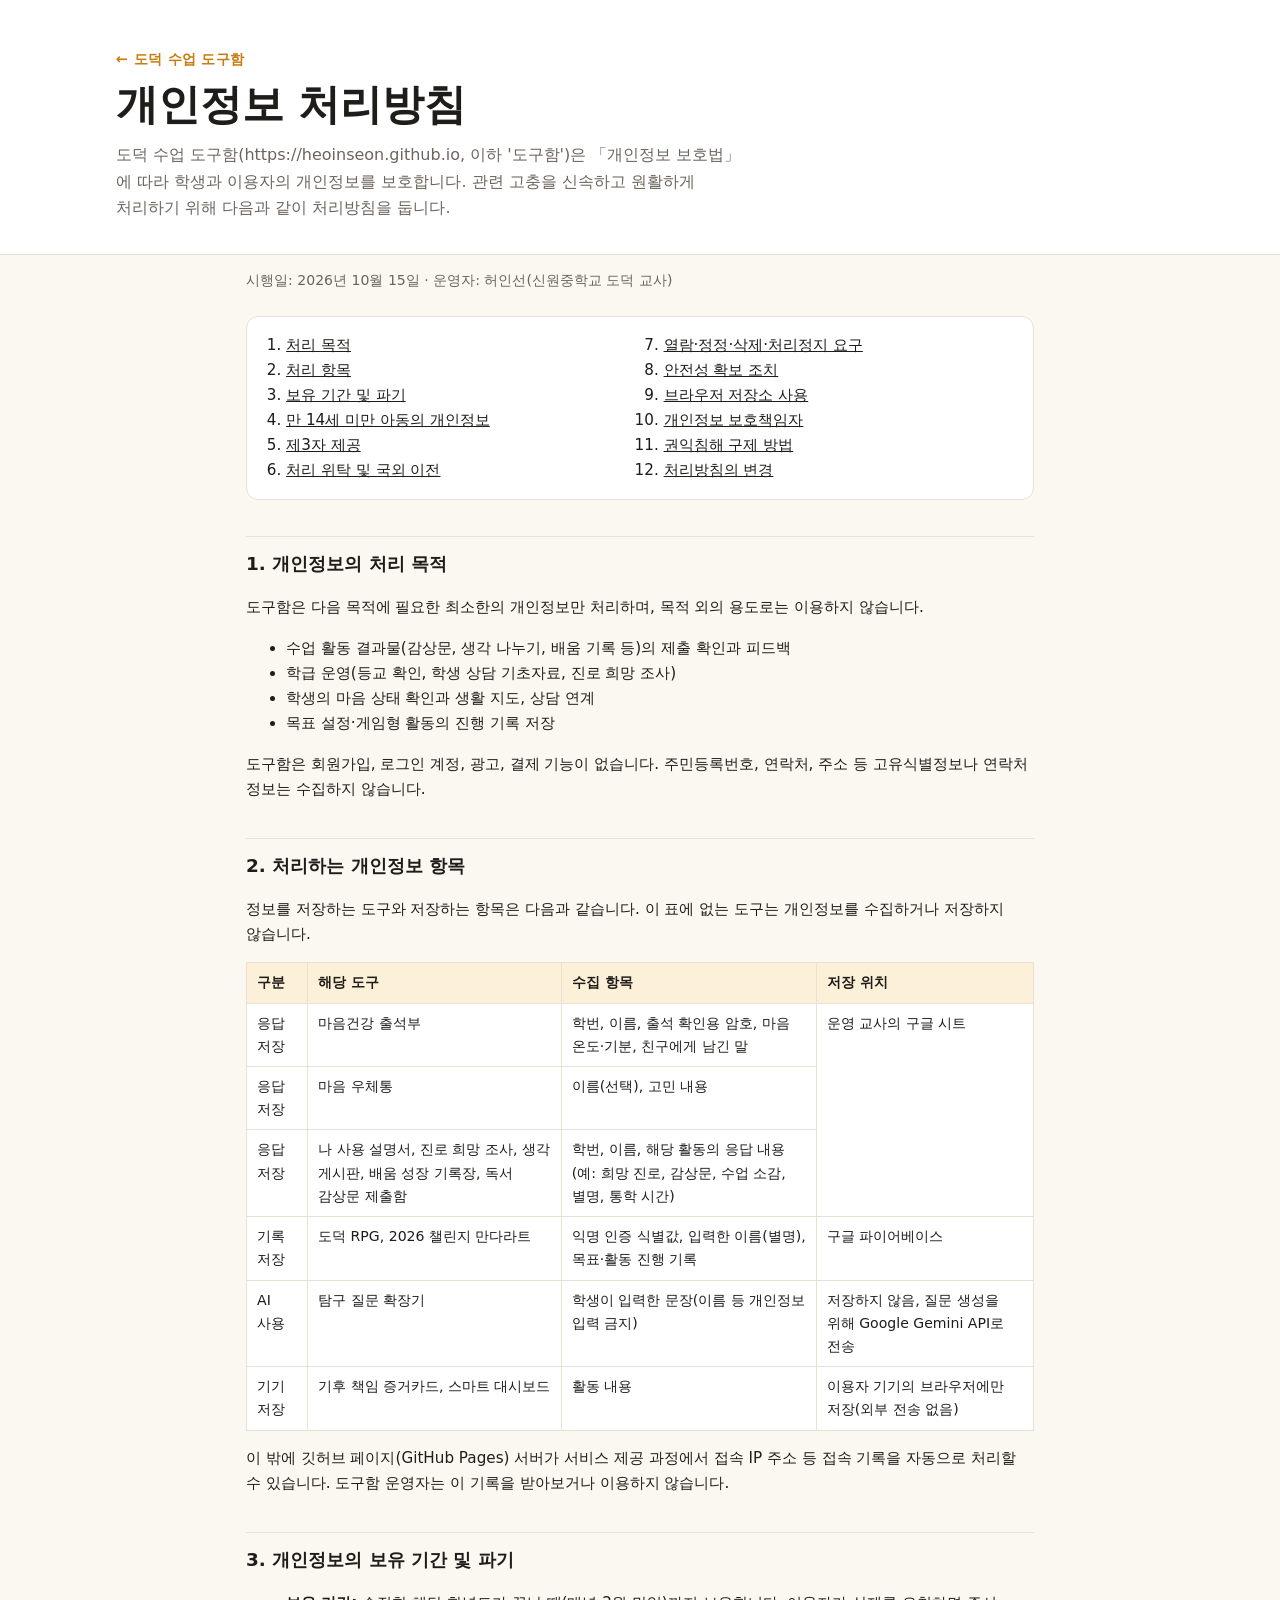
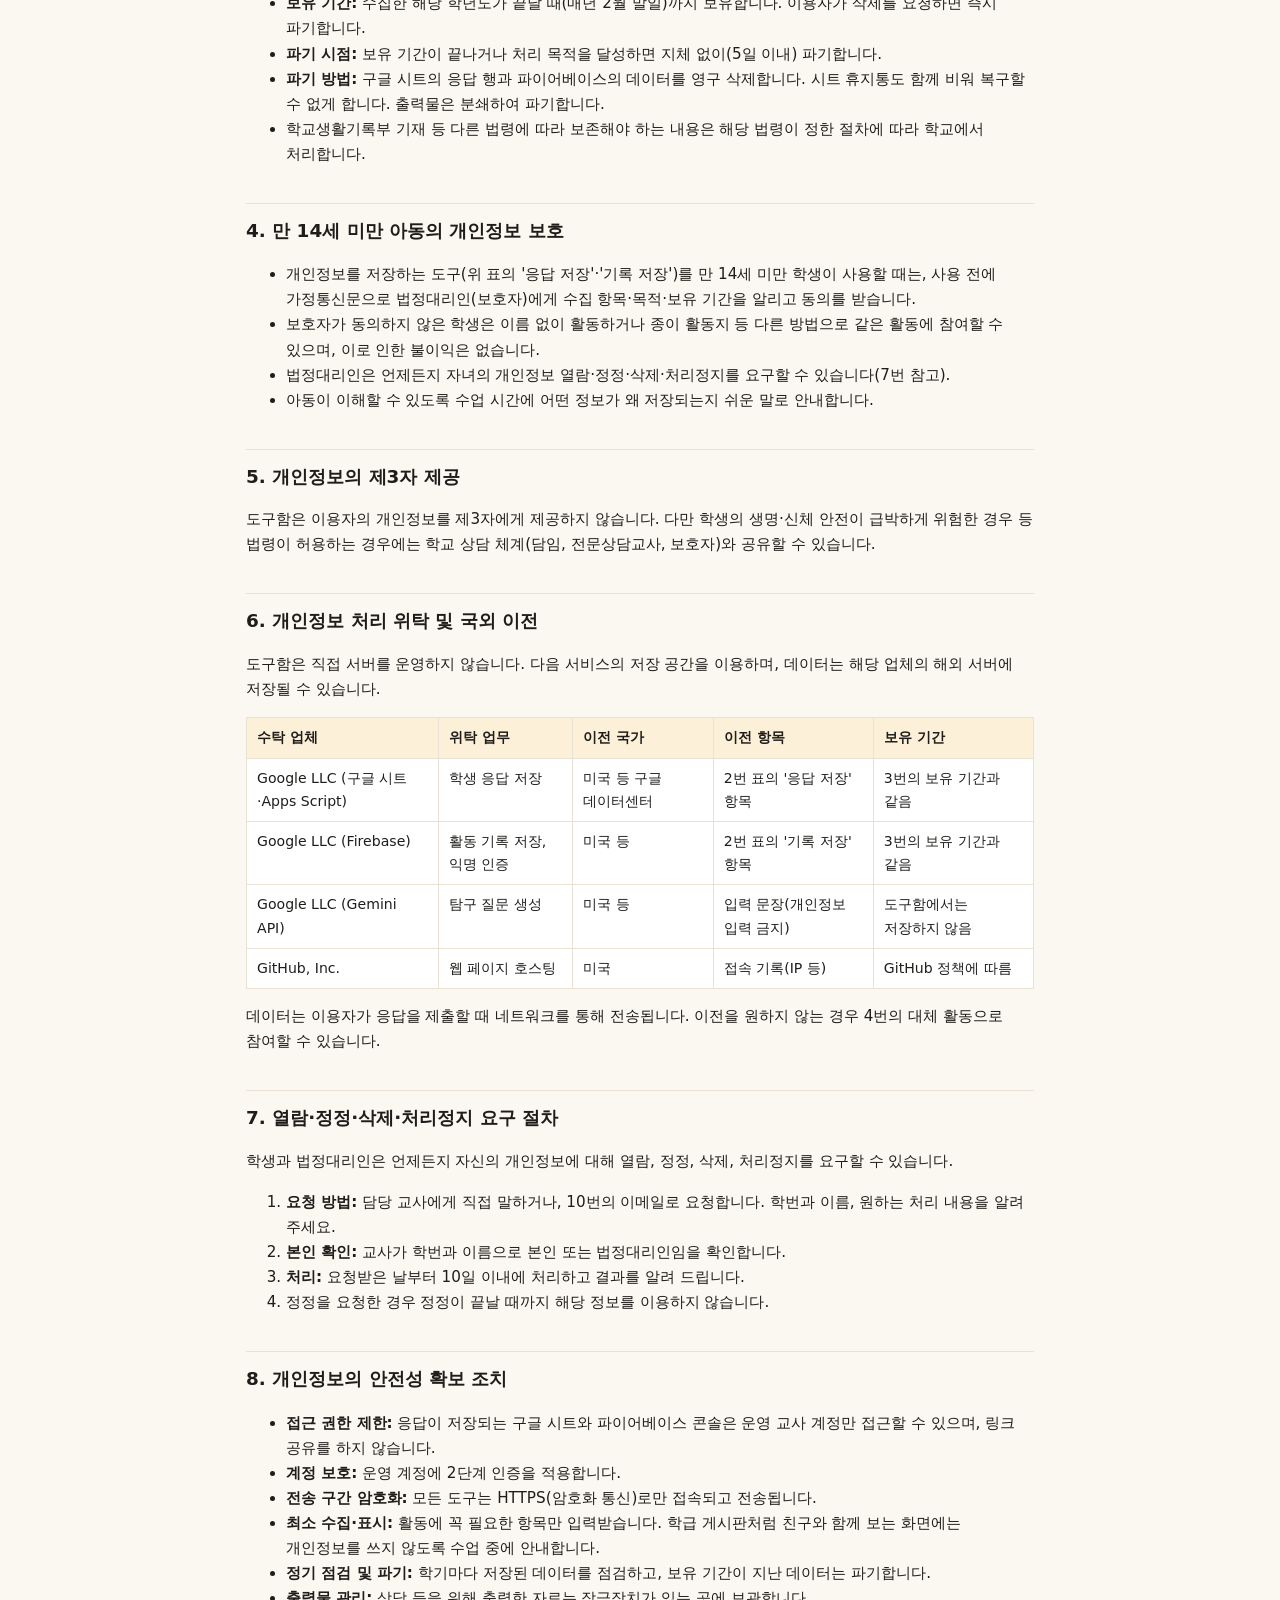
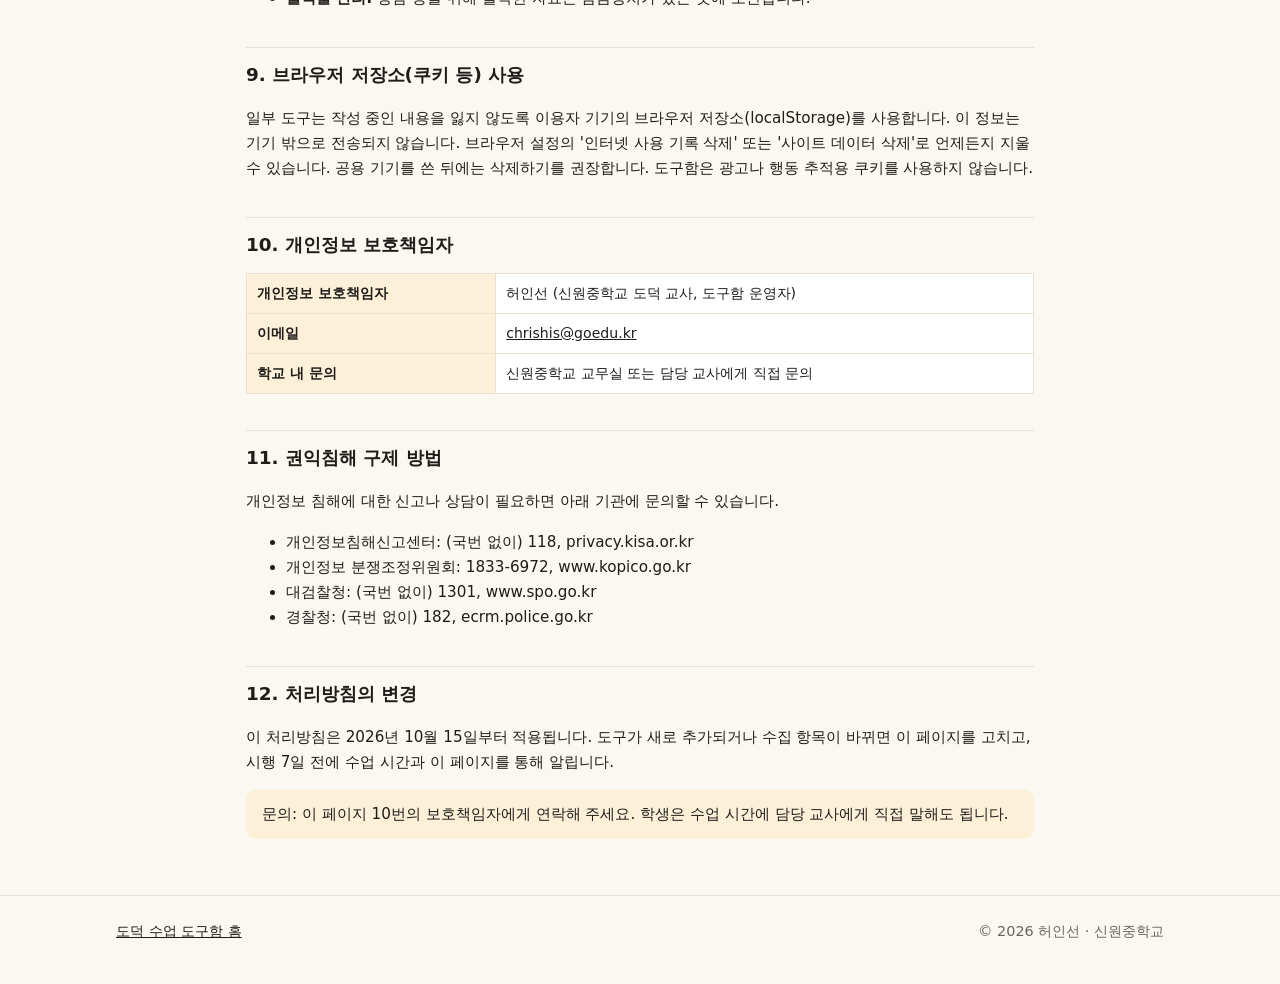
==== privacy.html @ 09be13ff "도덕 수업 도구함 대표 홈과 개인정보 처리방침 추가 Co-Authored-By: Claude Opus 5.5 <noreply@anthropic.com> Claude-Session:" ====
<!doctype html>
<html lang="ko">
<head>
<meta charset="utf-8">
<meta name="viewport" content="width=device-width, initial-scale=1">
<title>개인정보 처리방침 · 도덕 수업 도구함</title>
<link rel="stylesheet" href="style.css">
</head>
<body>
<header class="hero">
  <div class="wrap">
    <p class="eyebrow"><a href="./" style="text-decoration:none">← 도덕 수업 도구함</a></p>
    <h1>개인정보 처리방침</h1>
    <p class="lead">도덕 수업 도구함(https://heoinseon.github.io, 이하 '도구함')은 「개인정보 보호법」에 따라 학생과 이용자의 개인정보를 보호합니다. 관련 고충을 신속하고 원활하게 처리하기 위해 다음과 같이 처리방침을 둡니다.</p>
  </div>
</header>

<main class="wrap doc">
  <p class="meta">시행일: 2026년 10월 15일 · 운영자: 허인선(신원중학교 도덕 교사)</p>

  <nav class="toc" aria-label="목차">
    <ol>
      <li><a href="#s1">처리 목적</a></li>
      <li><a href="#s2">처리 항목</a></li>
      <li><a href="#s3">보유 기간 및 파기</a></li>
      <li><a href="#s4">만 14세 미만 아동의 개인정보</a></li>
      <li><a href="#s5">제3자 제공</a></li>
      <li><a href="#s6">처리 위탁 및 국외 이전</a></li>
      <li><a href="#s7">열람·정정·삭제·처리정지 요구</a></li>
      <li><a href="#s8">안전성 확보 조치</a></li>
      <li><a href="#s9">브라우저 저장소 사용</a></li>
      <li><a href="#s10">개인정보 보호책임자</a></li>
      <li><a href="#s11">권익침해 구제 방법</a></li>
      <li><a href="#s12">처리방침의 변경</a></li>
    </ol>
  </nav>

  <h2 id="s1">1. 개인정보의 처리 목적</h2>
  <p>도구함은 다음 목적에 필요한 최소한의 개인정보만 처리하며, 목적 외의 용도로는 이용하지 않습니다.</p>
  <ul>
    <li>수업 활동 결과물(감상문, 생각 나누기, 배움 기록 등)의 제출 확인과 피드백</li>
    <li>학급 운영(등교 확인, 학생 상담 기초자료, 진로 희망 조사)</li>
    <li>학생의 마음 상태 확인과 생활 지도, 상담 연계</li>
    <li>목표 설정·게임형 활동의 진행 기록 저장</li>
  </ul>
  <p>도구함은 회원가입, 로그인 계정, 광고, 결제 기능이 없습니다. 주민등록번호, 연락처, 주소 등 고유식별정보나 연락처 정보는 수집하지 않습니다.</p>

  <h2 id="s2">2. 처리하는 개인정보 항목</h2>
  <p>정보를 저장하는 도구와 저장하는 항목은 다음과 같습니다. 이 표에 없는 도구는 개인정보를 수집하거나 저장하지 않습니다.</p>
  <div class="tbl">
  <table>
    <thead><tr><th>구분</th><th>해당 도구</th><th>수집 항목</th><th>저장 위치</th></tr></thead>
    <tbody>
      <tr><td>응답 저장</td><td>마음건강 출석부</td><td>학번, 이름, 출석 확인용 암호, 마음 온도·기분, 친구에게 남긴 말</td><td rowspan="3">운영 교사의 구글 시트</td></tr>
      <tr><td>응답 저장</td><td>마음 우체통</td><td>이름(선택), 고민 내용</td></tr>
      <tr><td>응답 저장</td><td>나 사용 설명서, 진로 희망 조사, 생각 게시판, 배움 성장 기록장, 독서 감상문 제출함</td><td>학번, 이름, 해당 활동의 응답 내용(예: 희망 진로, 감상문, 수업 소감, 별명, 통학 시간)</td></tr>
      <tr><td>기록 저장</td><td>도덕 RPG, 2026 챌린지 만다라트</td><td>익명 인증 식별값, 입력한 이름(별명), 목표·활동 진행 기록</td><td>구글 파이어베이스</td></tr>
      <tr><td>AI 사용</td><td>탐구 질문 확장기</td><td>학생이 입력한 문장(이름 등 개인정보 입력 금지)</td><td>저장하지 않음, 질문 생성을 위해 Google Gemini API로 전송</td></tr>
      <tr><td>기기 저장</td><td>기후 책임 증거카드, 스마트 대시보드</td><td>활동 내용</td><td>이용자 기기의 브라우저에만 저장(외부 전송 없음)</td></tr>
    </tbody>
  </table>
  </div>
  <p>이 밖에 깃허브 페이지(GitHub Pages) 서버가 서비스 제공 과정에서 접속 IP 주소 등 접속 기록을 자동으로 처리할 수 있습니다. 도구함 운영자는 이 기록을 받아보거나 이용하지 않습니다.</p>

  <h2 id="s3">3. 개인정보의 보유 기간 및 파기</h2>
  <ul>
    <li><strong>보유 기간:</strong> 수집한 해당 학년도가 끝날 때(매년 2월 말일)까지 보유합니다. 이용자가 삭제를 요청하면 즉시 파기합니다.</li>
    <li><strong>파기 시점:</strong> 보유 기간이 끝나거나 처리 목적을 달성하면 지체 없이(5일 이내) 파기합니다.</li>
    <li><strong>파기 방법:</strong> 구글 시트의 응답 행과 파이어베이스의 데이터를 영구 삭제합니다. 시트 휴지통도 함께 비워 복구할 수 없게 합니다. 출력물은 분쇄하여 파기합니다.</li>
    <li>학교생활기록부 기재 등 다른 법령에 따라 보존해야 하는 내용은 해당 법령이 정한 절차에 따라 학교에서 처리합니다.</li>
  </ul>

  <h2 id="s4">4. 만 14세 미만 아동의 개인정보 보호</h2>
  <ul>
    <li>개인정보를 저장하는 도구(위 표의 '응답 저장'·'기록 저장')를 만 14세 미만 학생이 사용할 때는, 사용 전에 가정통신문으로 법정대리인(보호자)에게 수집 항목·목적·보유 기간을 알리고 동의를 받습니다.</li>
    <li>보호자가 동의하지 않은 학생은 이름 없이 활동하거나 종이 활동지 등 다른 방법으로 같은 활동에 참여할 수 있으며, 이로 인한 불이익은 없습니다.</li>
    <li>법정대리인은 언제든지 자녀의 개인정보 열람·정정·삭제·처리정지를 요구할 수 있습니다(7번 참고).</li>
    <li>아동이 이해할 수 있도록 수업 시간에 어떤 정보가 왜 저장되는지 쉬운 말로 안내합니다.</li>
  </ul>

  <h2 id="s5">5. 개인정보의 제3자 제공</h2>
  <p>도구함은 이용자의 개인정보를 제3자에게 제공하지 않습니다. 다만 학생의 생명·신체 안전이 급박하게 위험한 경우 등 법령이 허용하는 경우에는 학교 상담 체계(담임, 전문상담교사, 보호자)와 공유할 수 있습니다.</p>

  <h2 id="s6">6. 개인정보 처리 위탁 및 국외 이전</h2>
  <p>도구함은 직접 서버를 운영하지 않습니다. 다음 서비스의 저장 공간을 이용하며, 데이터는 해당 업체의 해외 서버에 저장될 수 있습니다.</p>
  <div class="tbl">
  <table>
    <thead><tr><th>수탁 업체</th><th>위탁 업무</th><th>이전 국가</th><th>이전 항목</th><th>보유 기간</th></tr></thead>
    <tbody>
      <tr><td>Google LLC (구글 시트·Apps Script)</td><td>학생 응답 저장</td><td>미국 등 구글 데이터센터</td><td>2번 표의 '응답 저장' 항목</td><td>3번의 보유 기간과 같음</td></tr>
      <tr><td>Google LLC (Firebase)</td><td>활동 기록 저장, 익명 인증</td><td>미국 등</td><td>2번 표의 '기록 저장' 항목</td><td>3번의 보유 기간과 같음</td></tr>
      <tr><td>Google LLC (Gemini API)</td><td>탐구 질문 생성</td><td>미국 등</td><td>입력 문장(개인정보 입력 금지)</td><td>도구함에서는 저장하지 않음</td></tr>
      <tr><td>GitHub, Inc.</td><td>웹 페이지 호스팅</td><td>미국</td><td>접속 기록(IP 등)</td><td>GitHub 정책에 따름</td></tr>
    </tbody>
  </table>
  </div>
  <p>데이터는 이용자가 응답을 제출할 때 네트워크를 통해 전송됩니다. 이전을 원하지 않는 경우 4번의 대체 활동으로 참여할 수 있습니다.</p>

  <h2 id="s7">7. 열람·정정·삭제·처리정지 요구 절차</h2>
  <p>학생과 법정대리인은 언제든지 자신의 개인정보에 대해 열람, 정정, 삭제, 처리정지를 요구할 수 있습니다.</p>
  <ol>
    <li><strong>요청 방법:</strong> 담당 교사에게 직접 말하거나, 10번의 이메일로 요청합니다. 학번과 이름, 원하는 처리 내용을 알려 주세요.</li>
    <li><strong>본인 확인:</strong> 교사가 학번과 이름으로 본인 또는 법정대리인임을 확인합니다.</li>
    <li><strong>처리:</strong> 요청받은 날부터 10일 이내에 처리하고 결과를 알려 드립니다.</li>
    <li>정정을 요청한 경우 정정이 끝날 때까지 해당 정보를 이용하지 않습니다.</li>
  </ol>

  <h2 id="s8">8. 개인정보의 안전성 확보 조치</h2>
  <ul>
    <li><strong>접근 권한 제한:</strong> 응답이 저장되는 구글 시트와 파이어베이스 콘솔은 운영 교사 계정만 접근할 수 있으며, 링크 공유를 하지 않습니다.</li>
    <li><strong>계정 보호:</strong> 운영 계정에 2단계 인증을 적용합니다.</li>
    <li><strong>전송 구간 암호화:</strong> 모든 도구는 HTTPS(암호화 통신)로만 접속되고 전송됩니다.</li>
    <li><strong>최소 수집·표시:</strong> 활동에 꼭 필요한 항목만 입력받습니다. 학급 게시판처럼 친구와 함께 보는 화면에는 개인정보를 쓰지 않도록 수업 중에 안내합니다.</li>
    <li><strong>정기 점검 및 파기:</strong> 학기마다 저장된 데이터를 점검하고, 보유 기간이 지난 데이터는 파기합니다.</li>
    <li><strong>출력물 관리:</strong> 상담 등을 위해 출력한 자료는 잠금장치가 있는 곳에 보관합니다.</li>
  </ul>

  <h2 id="s9">9. 브라우저 저장소(쿠키 등) 사용</h2>
  <p>일부 도구는 작성 중인 내용을 잃지 않도록 이용자 기기의 브라우저 저장소(localStorage)를 사용합니다. 이 정보는 기기 밖으로 전송되지 않습니다. 브라우저 설정의 '인터넷 사용 기록 삭제' 또는 '사이트 데이터 삭제'로 언제든지 지울 수 있습니다. 공용 기기를 쓴 뒤에는 삭제하기를 권장합니다. 도구함은 광고나 행동 추적용 쿠키를 사용하지 않습니다.</p>

  <h2 id="s10">10. 개인정보 보호책임자</h2>
  <div class="tbl">
  <table>
    <tbody>
      <tr><th>개인정보 보호책임자</th><td>허인선 (신원중학교 도덕 교사, 도구함 운영자)</td></tr>
      <tr><th>이메일</th><td><a href="mailto:chrishis@goedu.kr">chrishis@goedu.kr</a></td></tr>
      <tr><th>학교 내 문의</th><td>신원중학교 교무실 또는 담당 교사에게 직접 문의</td></tr>
    </tbody>
  </table>
  </div>

  <h2 id="s11">11. 권익침해 구제 방법</h2>
  <p>개인정보 침해에 대한 신고나 상담이 필요하면 아래 기관에 문의할 수 있습니다.</p>
  <ul>
    <li>개인정보침해신고센터: (국번 없이) 118, privacy.kisa.or.kr</li>
    <li>개인정보 분쟁조정위원회: 1833-6972, www.kopico.go.kr</li>
    <li>대검찰청: (국번 없이) 1301, www.spo.go.kr</li>
    <li>경찰청: (국번 없이) 182, ecrm.police.go.kr</li>
  </ul>

  <h2 id="s12">12. 처리방침의 변경</h2>
  <p>이 처리방침은 2026년 10월 15일부터 적용됩니다. 도구가 새로 추가되거나 수집 항목이 바뀌면 이 페이지를 고치고, 시행 7일 전에 수업 시간과 이 페이지를 통해 알립니다.</p>
  <p class="note">문의: 이 페이지 10번의 보호책임자에게 연락해 주세요. 학생은 수업 시간에 담당 교사에게 직접 말해도 됩니다.</p>
</main>

<footer class="foot">
  <div class="wrap">
    <a href="./">도덕 수업 도구함 홈</a>
    <span>© 2026 허인선 · 신원중학교</span>
  </div>
</footer>
</body>
</html>
---- style.css ----
:root{
  --bg:#fbf8f2; --surface:#ffffff; --ink:#1f1d1a; --muted:#6b655c; --line:#e8e1d4;
  --accent:#c77d12; --accent-soft:#fdf0d8;
  --gs:#1e7a46; --gs-bg:#e3f4ea; --fb:#b5520f; --fb-bg:#fde9da;
  --ai:#5b3fb8; --ai-bg:#ece7fb; --ls:#4a5868; --ls-bg:#e8edf2;
}
@media (prefers-color-scheme: dark){
  :root{
    --bg:#191714; --surface:#221f1b; --ink:#f1ece4; --muted:#a8a095; --line:#38332c;
    --accent:#f0a83a; --accent-soft:#3a2e1a;
    --gs:#7fd3a2; --gs-bg:#1f3428; --fb:#f4a774; --fb-bg:#3b271a;
    --ai:#b9a6f5; --ai-bg:#2d2547; --ls:#b4c0cc; --ls-bg:#2a3038;
  }
}
*{box-sizing:border-box}
body{margin:0;background:var(--bg);color:var(--ink);
  font-family:"Pretendard","Apple SD Gothic Neo","Malgun Gothic","Noto Sans KR",system-ui,sans-serif;
  line-height:1.65;word-break:keep-all}
a{color:inherit}
.wrap{max-width:1080px;margin:0 auto;padding:0 16px}
.hero{border-bottom:1px solid var(--line);background:var(--surface);padding:48px 0 32px}
.eyebrow{margin:0;color:var(--accent);font-weight:700;font-size:.9rem;letter-spacing:.02em}
.hero h1{margin:.2em 0 .3em;font-size:clamp(1.8rem,5vw,2.6rem);line-height:1.2}
.lead{max-width:640px;color:var(--muted);margin:0}
.quick{display:flex;flex-wrap:wrap;gap:8px;margin-top:20px}
.quick a{text-decoration:none;padding:8px 14px;border:1px solid var(--line);border-radius:999px;font-size:.92rem;background:var(--bg)}
.quick a:hover{border-color:var(--accent);color:var(--accent)}
.legend{display:flex;flex-wrap:wrap;gap:8px 18px;align-items:center;margin:28px 0 8px;padding:14px 16px;
  background:var(--surface);border:1px solid var(--line);border-radius:12px;font-size:.85rem;color:var(--muted)}
.legend strong{color:var(--ink)}
.group{margin-top:36px}
.group h2{font-size:1.25rem;margin:0 0 14px}
.group h2 small{color:var(--muted);font-weight:500;font-size:.85rem;margin-left:4px}
.grid{display:grid;grid-template-columns:repeat(auto-fill,minmax(240px,1fr));gap:12px}
.card{display:flex;flex-direction:column;gap:6px;text-decoration:none;background:var(--surface);
  border:1px solid var(--line);border-radius:12px;padding:16px;transition:border-color .15s,transform .15s}
.card:hover{border-color:var(--accent);transform:translateY(-2px)}
.card-top{display:flex;justify-content:space-between;gap:8px;align-items:flex-start}
.card h3{margin:0;font-size:1rem;line-height:1.4}
.card p{margin:0;color:var(--muted);font-size:.88rem;flex:1}
.card .url{font-size:.78rem;color:var(--muted);font-family:ui-monospace,Menlo,monospace}
.badge{flex-shrink:0;font-size:.72rem;font-weight:700;padding:2px 8px;border-radius:999px;white-space:nowrap}
.b-gs{color:var(--gs);background:var(--gs-bg)} .b-fb{color:var(--fb);background:var(--fb-bg)}
.b-ai{color:var(--ai);background:var(--ai-bg)} .b-ls{color:var(--ls);background:var(--ls-bg)}
.panel{margin-top:48px;background:var(--surface);border:1px solid var(--line);border-radius:16px;padding:24px}
.panel h2{margin:0 0 12px;font-size:1.25rem}
.panel h3{font-size:1rem;margin:0 0 6px}
.cols{display:grid;grid-template-columns:repeat(auto-fit,minmax(260px,1fr));gap:24px}
.panel ul,.panel ol{margin:0;padding-left:1.2em;color:var(--muted);font-size:.93rem}
.contact{display:grid;grid-template-columns:max-content 1fr;gap:6px 16px;margin:16px 0 0}
.contact dt{font-weight:700} .contact dd{margin:0}
.foot{margin-top:56px;border-top:1px solid var(--line);padding:24px 0 40px;font-size:.9rem;color:var(--muted)}
.foot .wrap{display:flex;flex-wrap:wrap;gap:12px 24px;justify-content:space-between}
.foot a{color:var(--ink)}
/* 처리방침 문서 */
.doc{max-width:820px}
.doc h2{font-size:1.15rem;margin:36px 0 10px;padding-top:12px;border-top:1px solid var(--line)}
.doc p,.doc li{font-size:.95rem}
.doc .meta{color:var(--muted);font-size:.88rem}
.toc{background:var(--surface);border:1px solid var(--line);border-radius:12px;padding:16px 20px;margin:24px 0}
.toc ol{margin:0;padding-left:1.3em;columns:2;column-gap:28px;font-size:.92rem}
@media (max-width:560px){.toc ol{columns:1}}
.tbl{width:100%;overflow-x:auto;margin:12px 0}
table{border-collapse:collapse;width:100%;min-width:560px;font-size:.88rem;background:var(--surface)}
th,td{border:1px solid var(--line);padding:8px 10px;text-align:left;vertical-align:top}
th{background:var(--accent-soft)}
.note{background:var(--accent-soft);border-radius:10px;padding:12px 16px;font-size:.92rem}
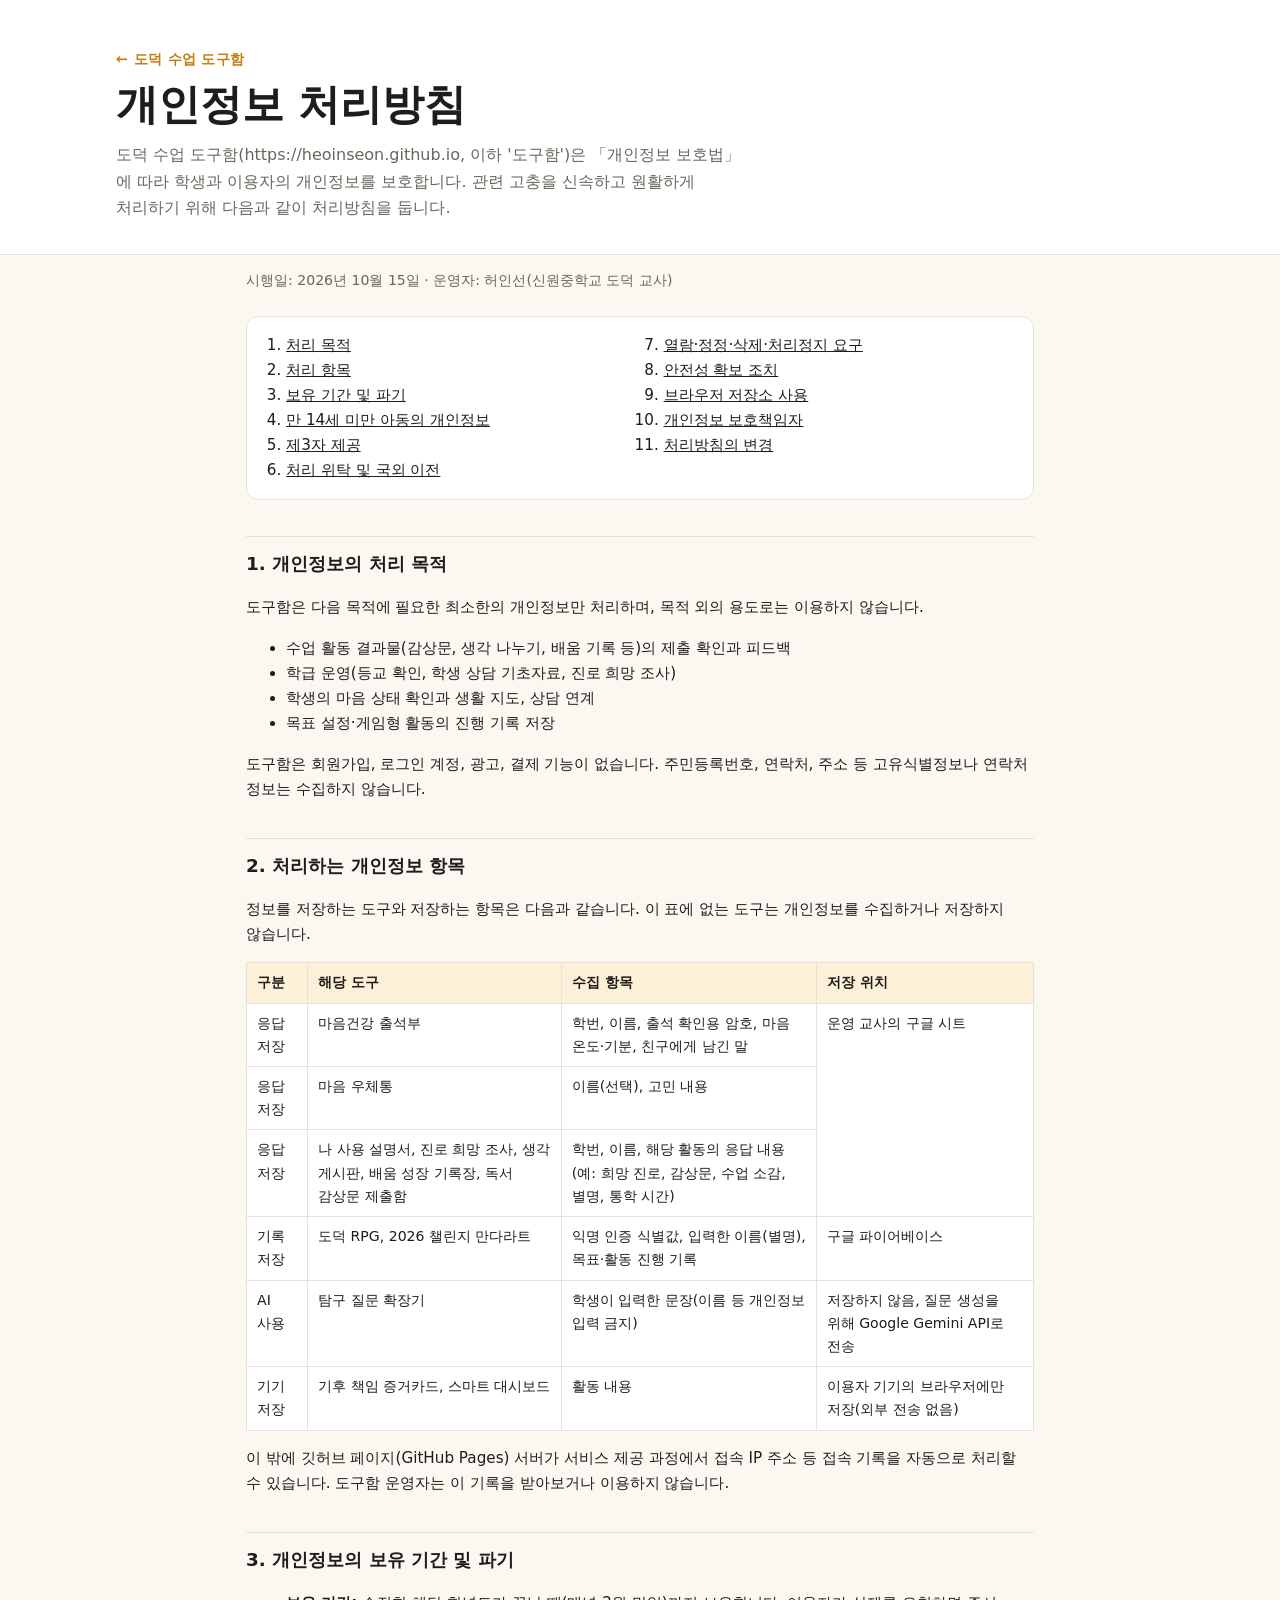
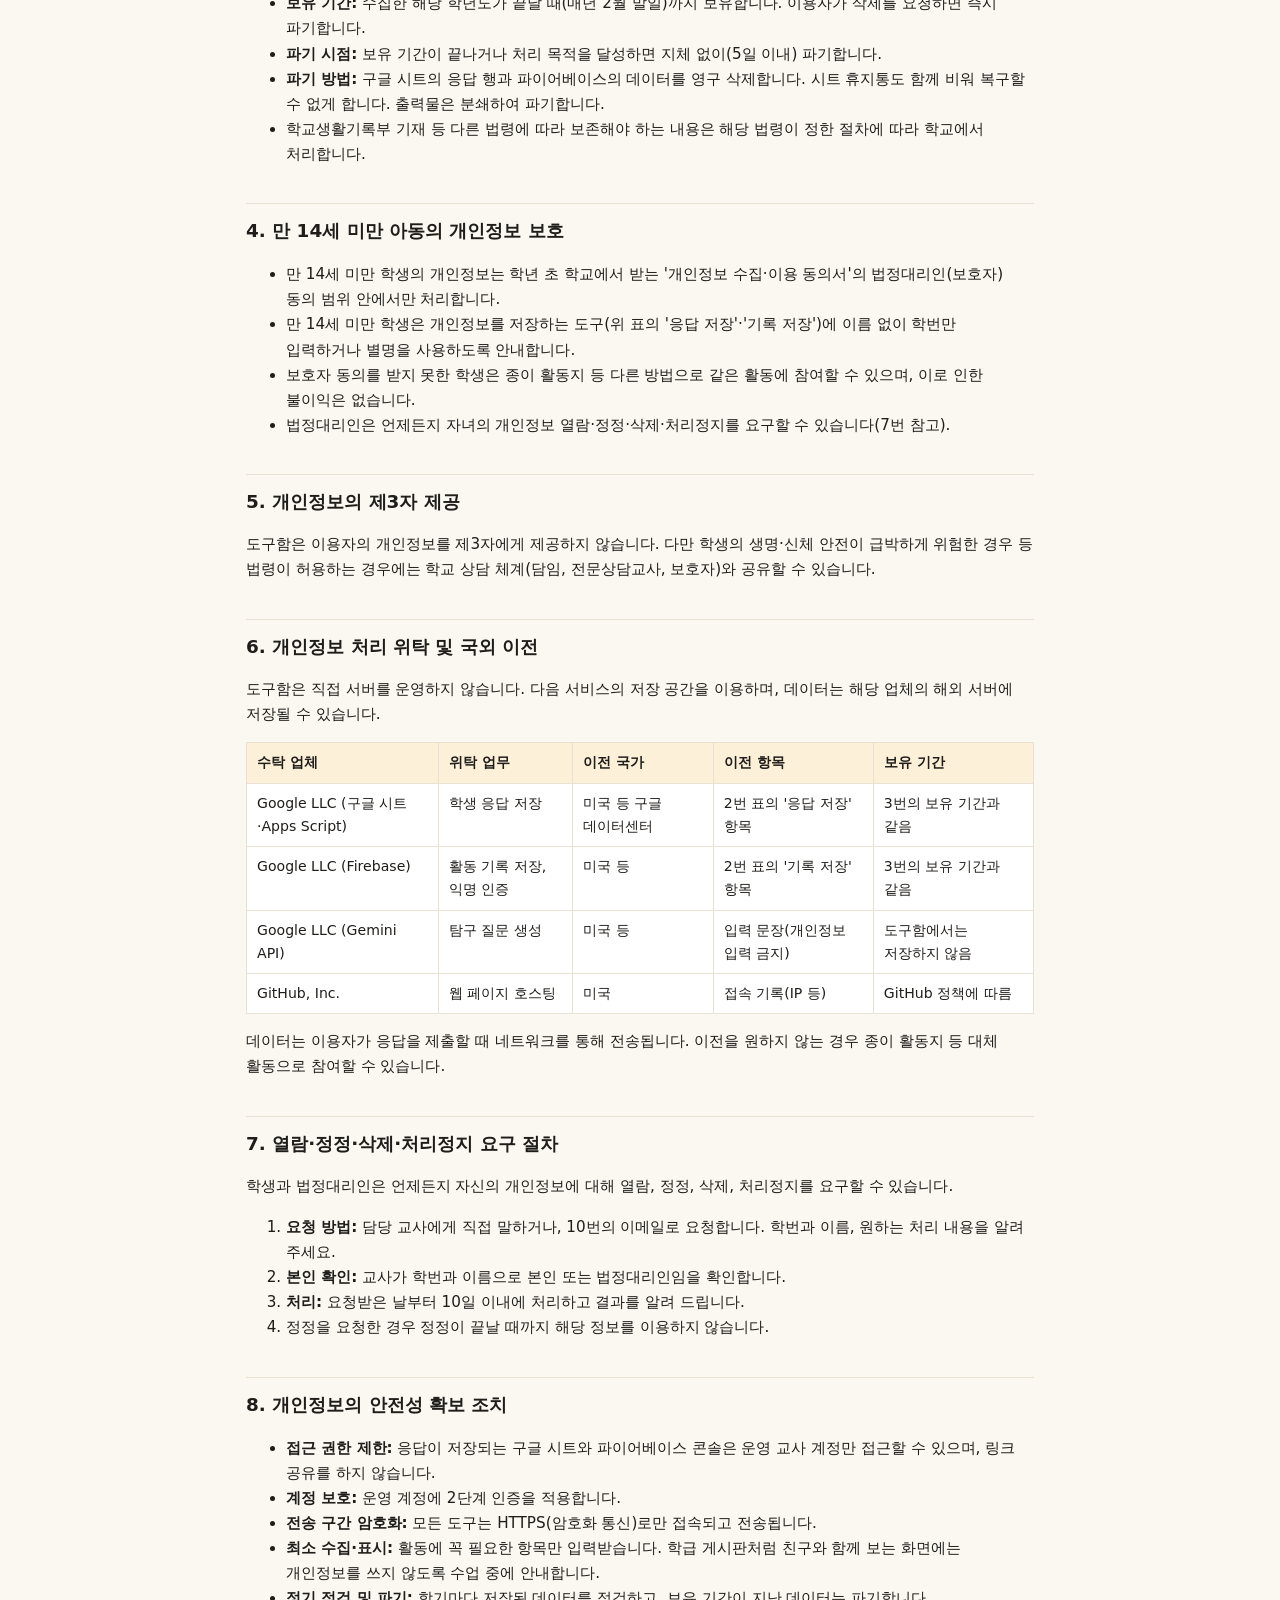
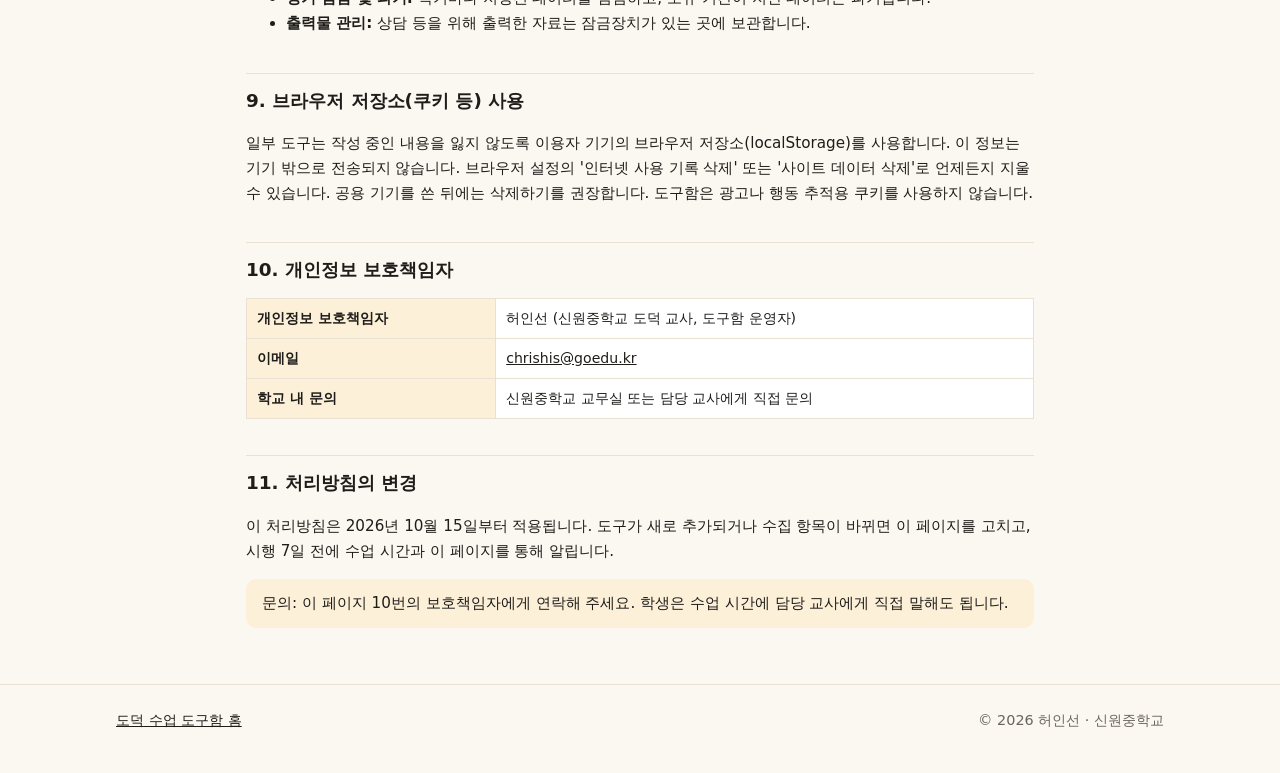
==== commit b677607e: "처리방침: 권익침해 구제 항목 삭제, 만 14세 미만 보호 항목을 학교 동의서 기준으로 수정 Co-Authored-By: Claude Opus 5.5 <noreply@anthrop" ====
--- a/privacy.html
+++ b/privacy.html
@@ -30,8 +30,7 @@
       <li><a href="#s8">안전성 확보 조치</a></li>
       <li><a href="#s9">브라우저 저장소 사용</a></li>
       <li><a href="#s10">개인정보 보호책임자</a></li>
-      <li><a href="#s11">권익침해 구제 방법</a></li>
-      <li><a href="#s12">처리방침의 변경</a></li>
+      <li><a href="#s11">처리방침의 변경</a></li>
     </ol>
   </nav>
 
@@ -72,10 +71,10 @@
 
   <h2 id="s4">4. 만 14세 미만 아동의 개인정보 보호</h2>
   <ul>
-    <li>개인정보를 저장하는 도구(위 표의 '응답 저장'·'기록 저장')를 만 14세 미만 학생이 사용할 때는, 사용 전에 가정통신문으로 법정대리인(보호자)에게 수집 항목·목적·보유 기간을 알리고 동의를 받습니다.</li>
-    <li>보호자가 동의하지 않은 학생은 이름 없이 활동하거나 종이 활동지 등 다른 방법으로 같은 활동에 참여할 수 있으며, 이로 인한 불이익은 없습니다.</li>
+    <li>만 14세 미만 학생의 개인정보는 학년 초 학교에서 받는 '개인정보 수집·이용 동의서'의 법정대리인(보호자) 동의 범위 안에서만 처리합니다.</li>
+    <li>만 14세 미만 학생은 개인정보를 저장하는 도구(위 표의 '응답 저장'·'기록 저장')에 이름 없이 학번만 입력하거나 별명을 사용하도록 안내합니다.</li>
+    <li>보호자 동의를 받지 못한 학생은 종이 활동지 등 다른 방법으로 같은 활동에 참여할 수 있으며, 이로 인한 불이익은 없습니다.</li>
     <li>법정대리인은 언제든지 자녀의 개인정보 열람·정정·삭제·처리정지를 요구할 수 있습니다(7번 참고).</li>
-    <li>아동이 이해할 수 있도록 수업 시간에 어떤 정보가 왜 저장되는지 쉬운 말로 안내합니다.</li>
   </ul>
 
   <h2 id="s5">5. 개인정보의 제3자 제공</h2>
@@ -94,7 +93,7 @@
     </tbody>
   </table>
   </div>
-  <p>데이터는 이용자가 응답을 제출할 때 네트워크를 통해 전송됩니다. 이전을 원하지 않는 경우 4번의 대체 활동으로 참여할 수 있습니다.</p>
+  <p>데이터는 이용자가 응답을 제출할 때 네트워크를 통해 전송됩니다. 이전을 원하지 않는 경우 종이 활동지 등 대체 활동으로 참여할 수 있습니다.</p>
 
   <h2 id="s7">7. 열람·정정·삭제·처리정지 요구 절차</h2>
   <p>학생과 법정대리인은 언제든지 자신의 개인정보에 대해 열람, 정정, 삭제, 처리정지를 요구할 수 있습니다.</p>
@@ -129,16 +128,7 @@
   </table>
   </div>
 
-  <h2 id="s11">11. 권익침해 구제 방법</h2>
-  <p>개인정보 침해에 대한 신고나 상담이 필요하면 아래 기관에 문의할 수 있습니다.</p>
-  <ul>
-    <li>개인정보침해신고센터: (국번 없이) 118, privacy.kisa.or.kr</li>
-    <li>개인정보 분쟁조정위원회: 1833-6972, www.kopico.go.kr</li>
-    <li>대검찰청: (국번 없이) 1301, www.spo.go.kr</li>
-    <li>경찰청: (국번 없이) 182, ecrm.police.go.kr</li>
-  </ul>
-
-  <h2 id="s12">12. 처리방침의 변경</h2>
+  <h2 id="s11">11. 처리방침의 변경</h2>
   <p>이 처리방침은 2026년 10월 15일부터 적용됩니다. 도구가 새로 추가되거나 수집 항목이 바뀌면 이 페이지를 고치고, 시행 7일 전에 수업 시간과 이 페이지를 통해 알립니다.</p>
   <p class="note">문의: 이 페이지 10번의 보호책임자에게 연락해 주세요. 학생은 수업 시간에 담당 교사에게 직접 말해도 됩니다.</p>
 </main>
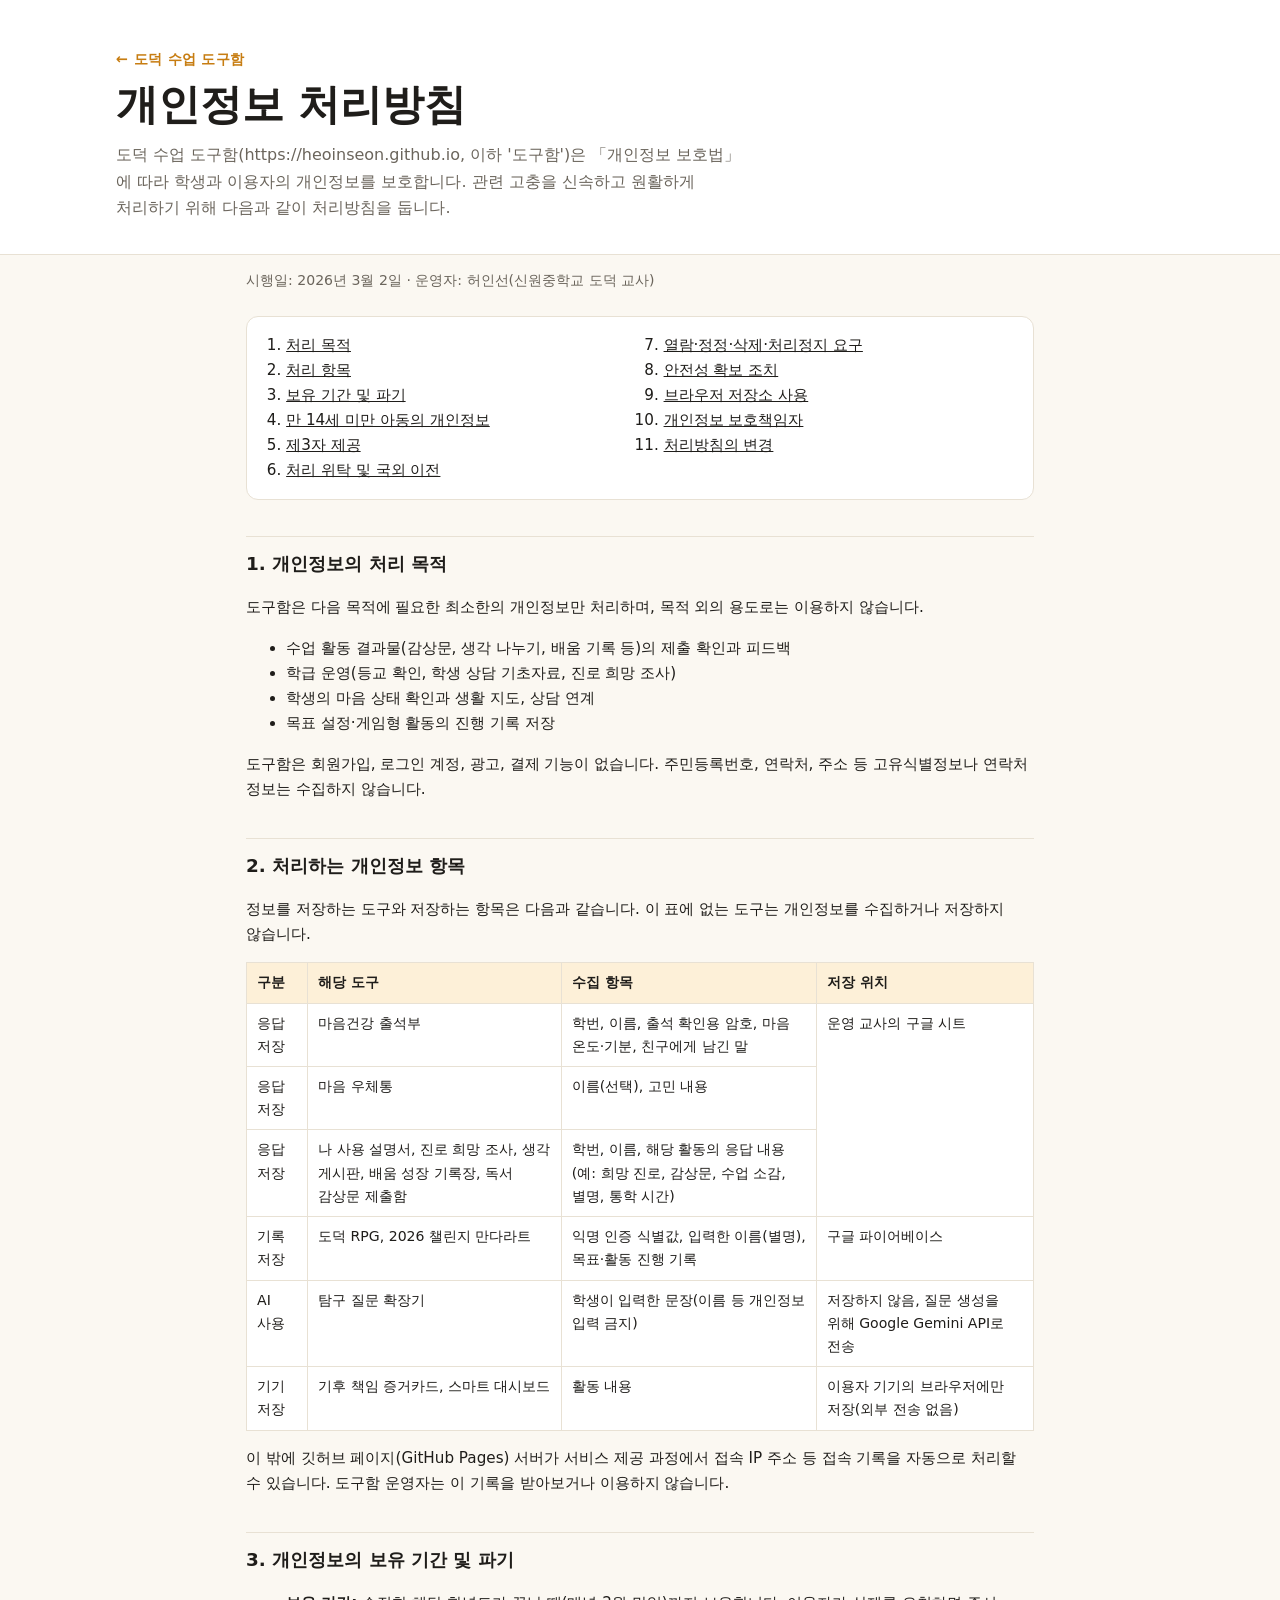
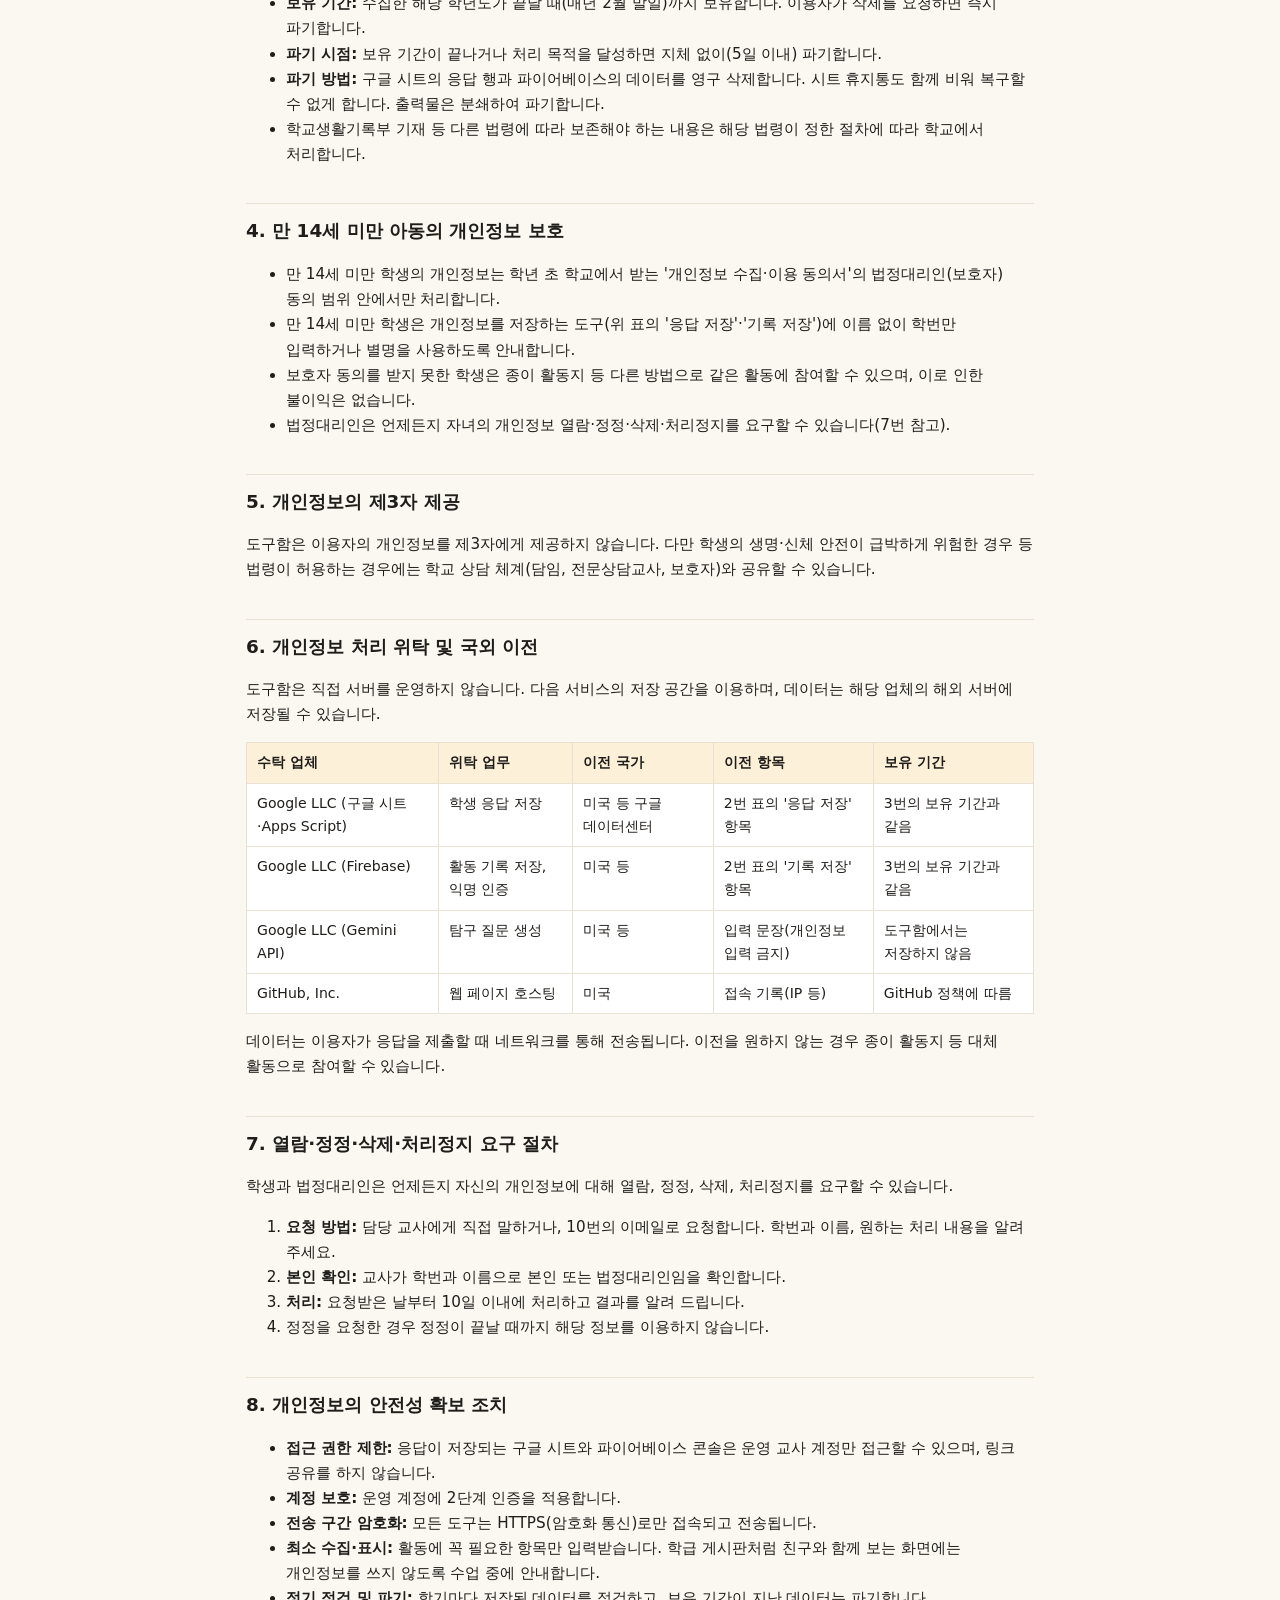
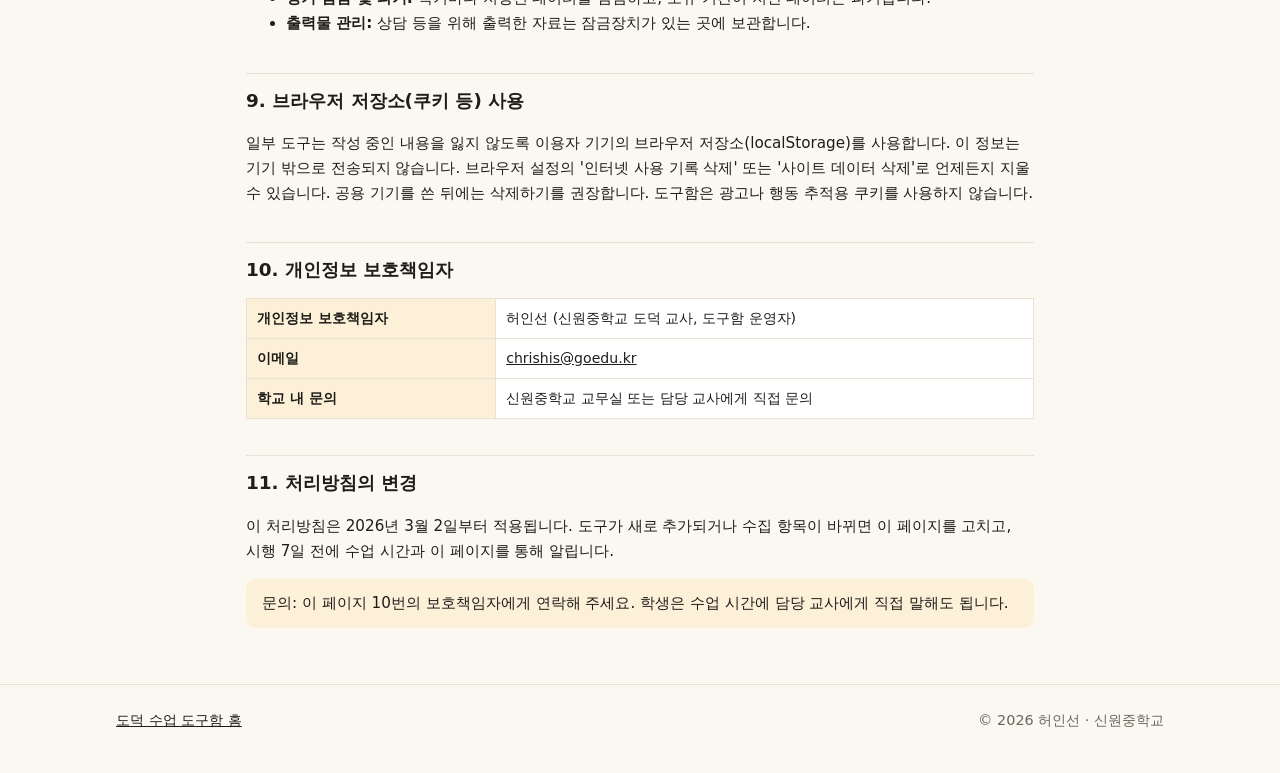
==== commit 25501425: "처리방침 시행일 2026.3.2.로 변경 Co-Authored-By: Claude Opus 5.5 <noreply@anthropic.com> Claude-Session: https" ====
--- a/privacy.html
+++ b/privacy.html
@@ -16,7 +16,7 @@
 </header>
 
 <main class="wrap doc">
-  <p class="meta">시행일: 2026년 10월 15일 · 운영자: 허인선(신원중학교 도덕 교사)</p>
+  <p class="meta">시행일: 2026년 3월 2일 · 운영자: 허인선(신원중학교 도덕 교사)</p>
 
   <nav class="toc" aria-label="목차">
     <ol>
@@ -129,7 +129,7 @@
   </div>
 
   <h2 id="s11">11. 처리방침의 변경</h2>
-  <p>이 처리방침은 2026년 10월 15일부터 적용됩니다. 도구가 새로 추가되거나 수집 항목이 바뀌면 이 페이지를 고치고, 시행 7일 전에 수업 시간과 이 페이지를 통해 알립니다.</p>
+  <p>이 처리방침은 2026년 3월 2일부터 적용됩니다. 도구가 새로 추가되거나 수집 항목이 바뀌면 이 페이지를 고치고, 시행 7일 전에 수업 시간과 이 페이지를 통해 알립니다.</p>
   <p class="note">문의: 이 페이지 10번의 보호책임자에게 연락해 주세요. 학생은 수업 시간에 담당 교사에게 직접 말해도 됩니다.</p>
 </main>
 
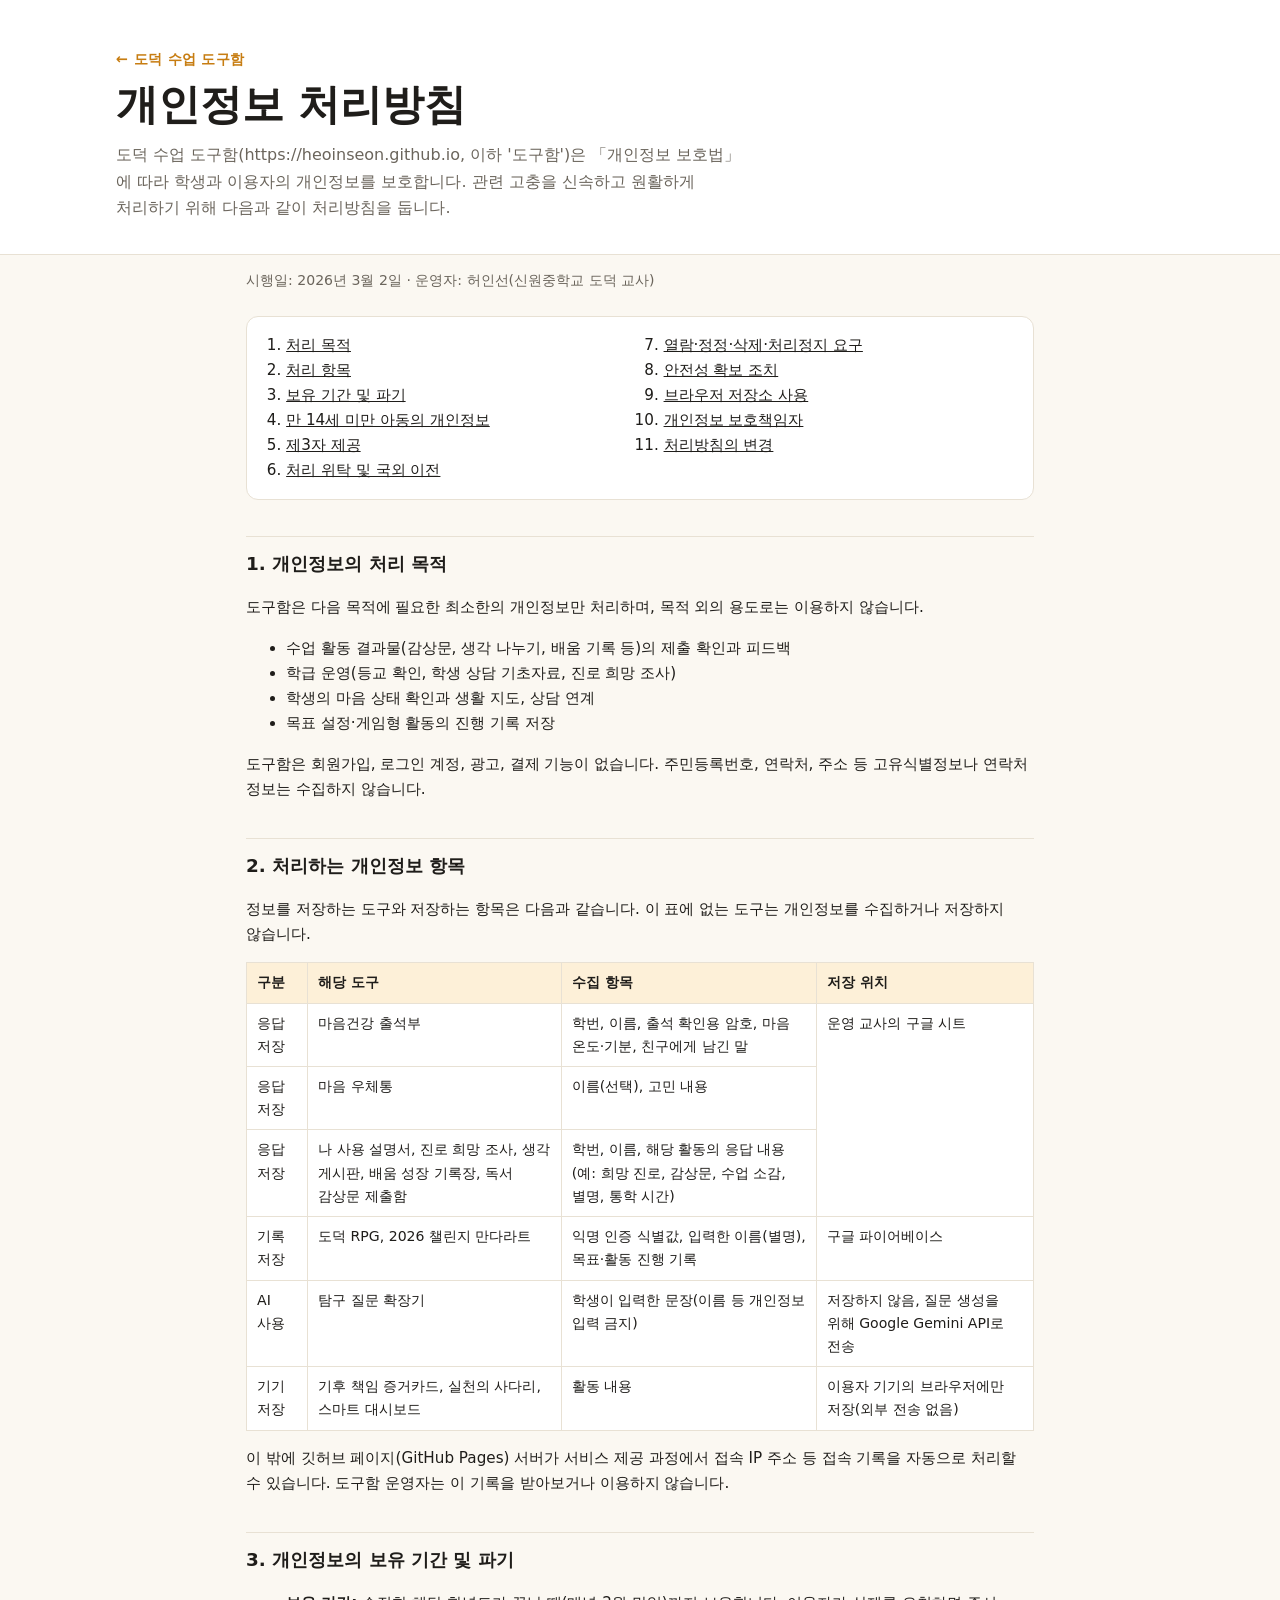
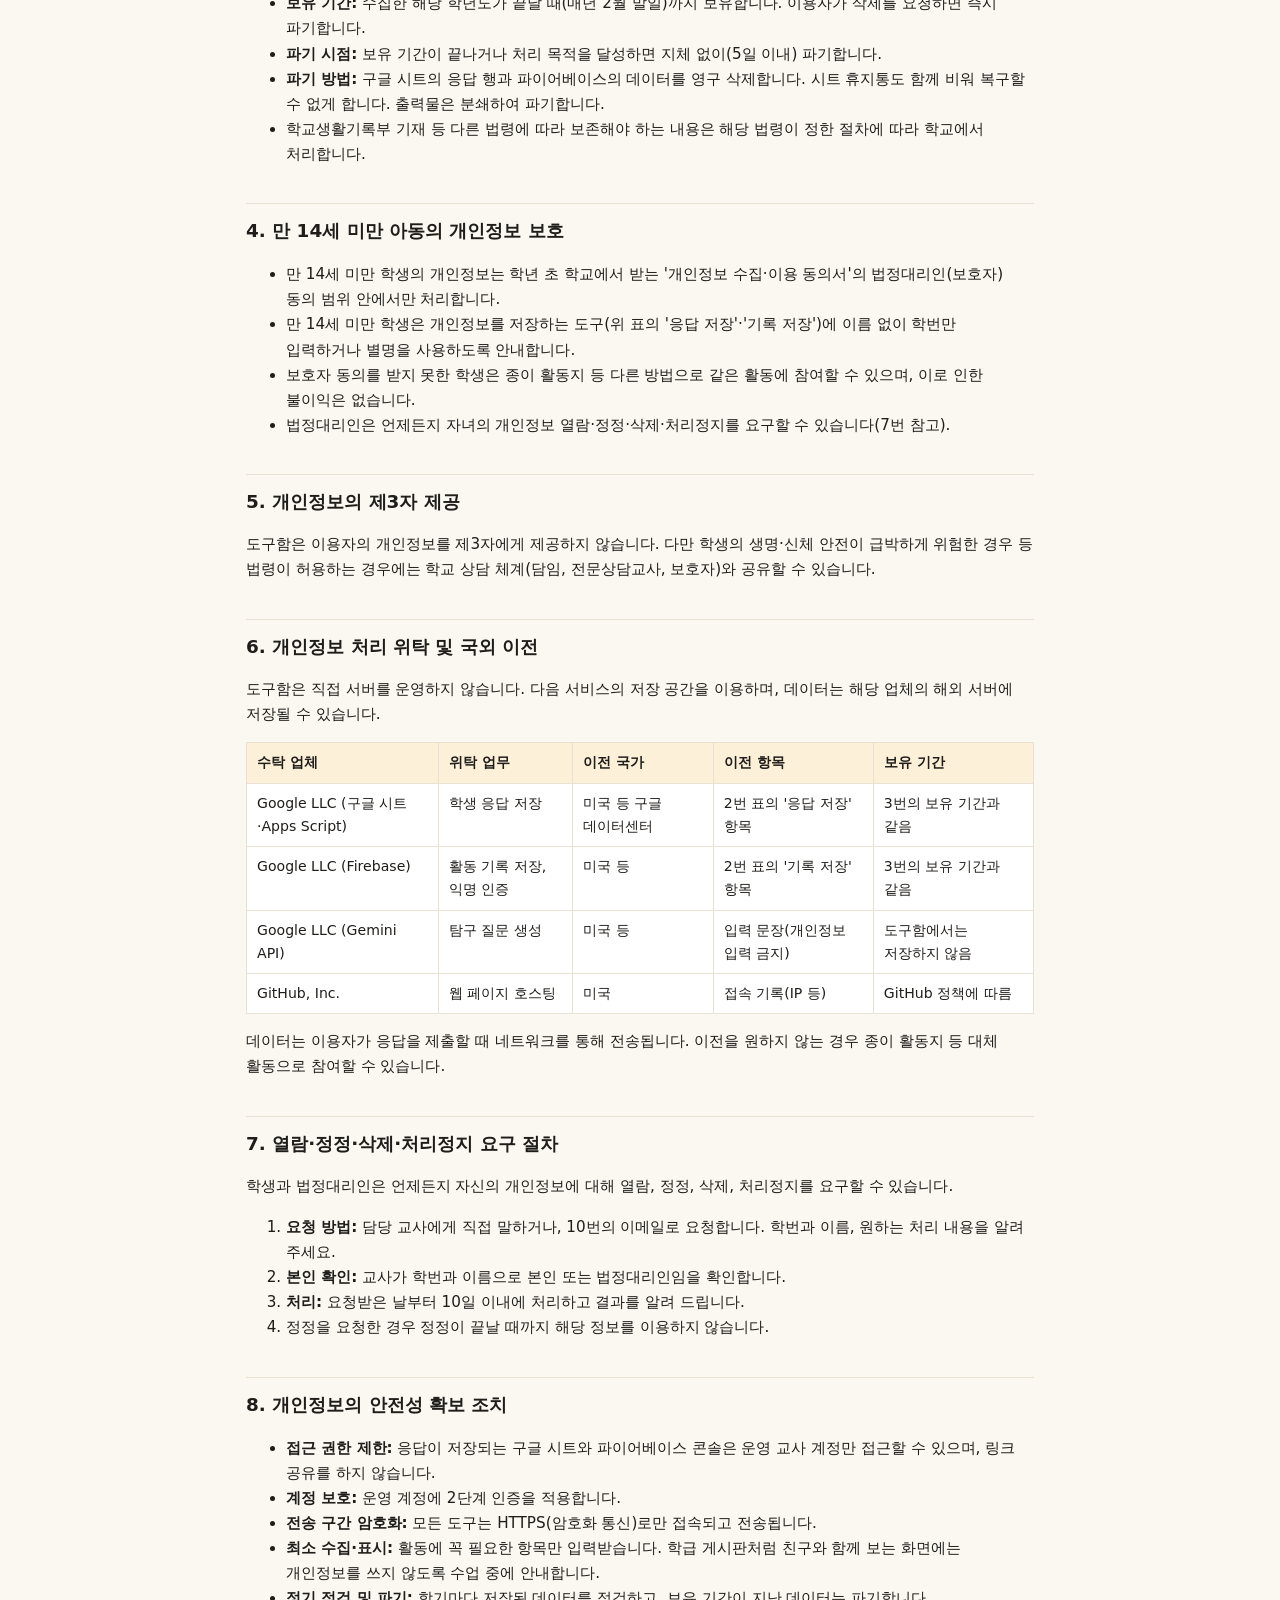
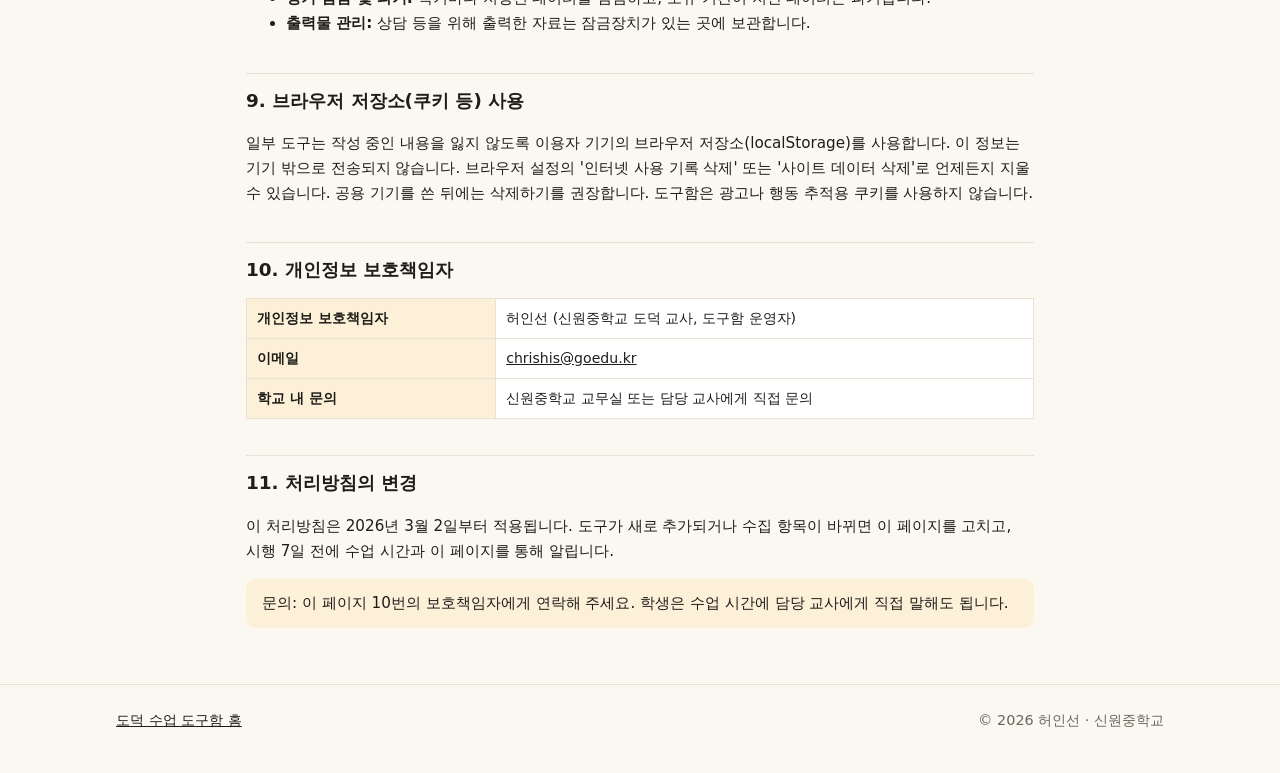
==== commit 94970a17: "도구함 목록에 실천의 사다리 추가 Co-Authored-By: Claude Opus 5.5 <noreply@anthropic.com> Claude-Session: https://c" ====
--- a/privacy.html
+++ b/privacy.html
@@ -55,7 +55,7 @@
       <tr><td>응답 저장</td><td>나 사용 설명서, 진로 희망 조사, 생각 게시판, 배움 성장 기록장, 독서 감상문 제출함</td><td>학번, 이름, 해당 활동의 응답 내용(예: 희망 진로, 감상문, 수업 소감, 별명, 통학 시간)</td></tr>
       <tr><td>기록 저장</td><td>도덕 RPG, 2026 챌린지 만다라트</td><td>익명 인증 식별값, 입력한 이름(별명), 목표·활동 진행 기록</td><td>구글 파이어베이스</td></tr>
       <tr><td>AI 사용</td><td>탐구 질문 확장기</td><td>학생이 입력한 문장(이름 등 개인정보 입력 금지)</td><td>저장하지 않음, 질문 생성을 위해 Google Gemini API로 전송</td></tr>
-      <tr><td>기기 저장</td><td>기후 책임 증거카드, 스마트 대시보드</td><td>활동 내용</td><td>이용자 기기의 브라우저에만 저장(외부 전송 없음)</td></tr>
+      <tr><td>기기 저장</td><td>기후 책임 증거카드, 실천의 사다리, 스마트 대시보드</td><td>활동 내용</td><td>이용자 기기의 브라우저에만 저장(외부 전송 없음)</td></tr>
     </tbody>
   </table>
   </div>
--- a/style.css
+++ b/style.css
@@ -65,3 +65,16 @@
 th,td{border:1px solid var(--line);padding:8px 10px;text-align:left;vertical-align:top}
 th{background:var(--accent-soft)}
 .note{background:var(--accent-soft);border-radius:10px;padding:12px 16px;font-size:.92rem}
+/* 도구함 입장 */
+.gate{margin:32px 0 8px;background:var(--surface);border:1px solid var(--line);border-radius:16px;padding:28px 24px;text-align:center}
+.gate h2{margin:0 0 6px;font-size:1.25rem}
+.gate p{margin:0 0 14px;color:var(--muted);font-size:.93rem}
+.gate form{display:flex;gap:8px;justify-content:center;flex-wrap:wrap}
+.gate input{font:inherit;padding:10px 14px;border:1px solid var(--line);border-radius:10px;background:var(--bg);color:var(--ink);width:min(260px,100%)}
+.gate button{font:inherit;font-weight:700;padding:10px 20px;border:0;border-radius:10px;background:var(--accent);color:#fff;cursor:pointer}
+.gate-msg{min-height:1.4em;margin:12px 0 4px!important;color:var(--fb)!important}
+.gate-note{font-size:.85rem!important;margin:0!important}
+.sr{position:absolute;width:1px;height:1px;overflow:hidden;clip:rect(0 0 0 0)}
+.relock{display:flex;justify-content:flex-end;margin:24px 0 0}
+.relock button{font:inherit;font-size:.9rem;padding:8px 14px;border:1px solid var(--line);border-radius:999px;background:var(--surface);color:var(--ink);cursor:pointer}
+.relock button:hover{border-color:var(--accent);color:var(--accent)}
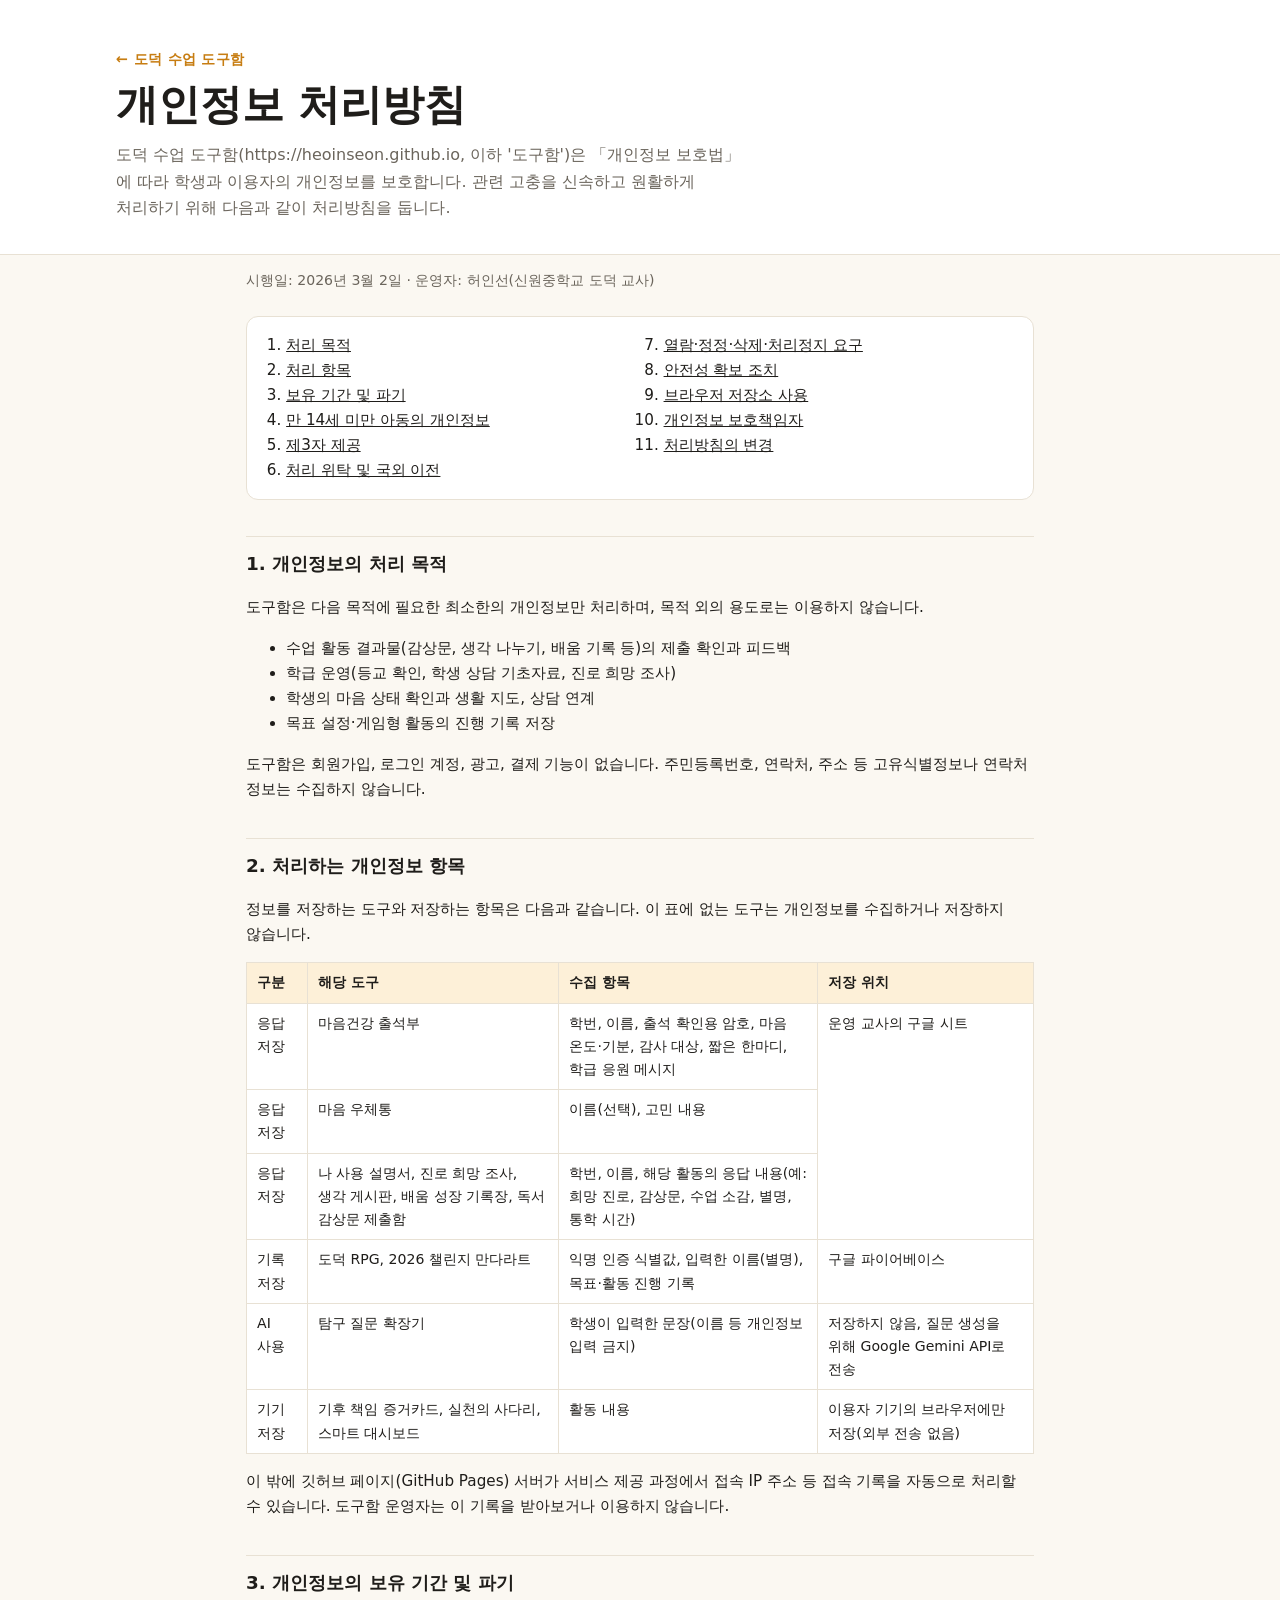
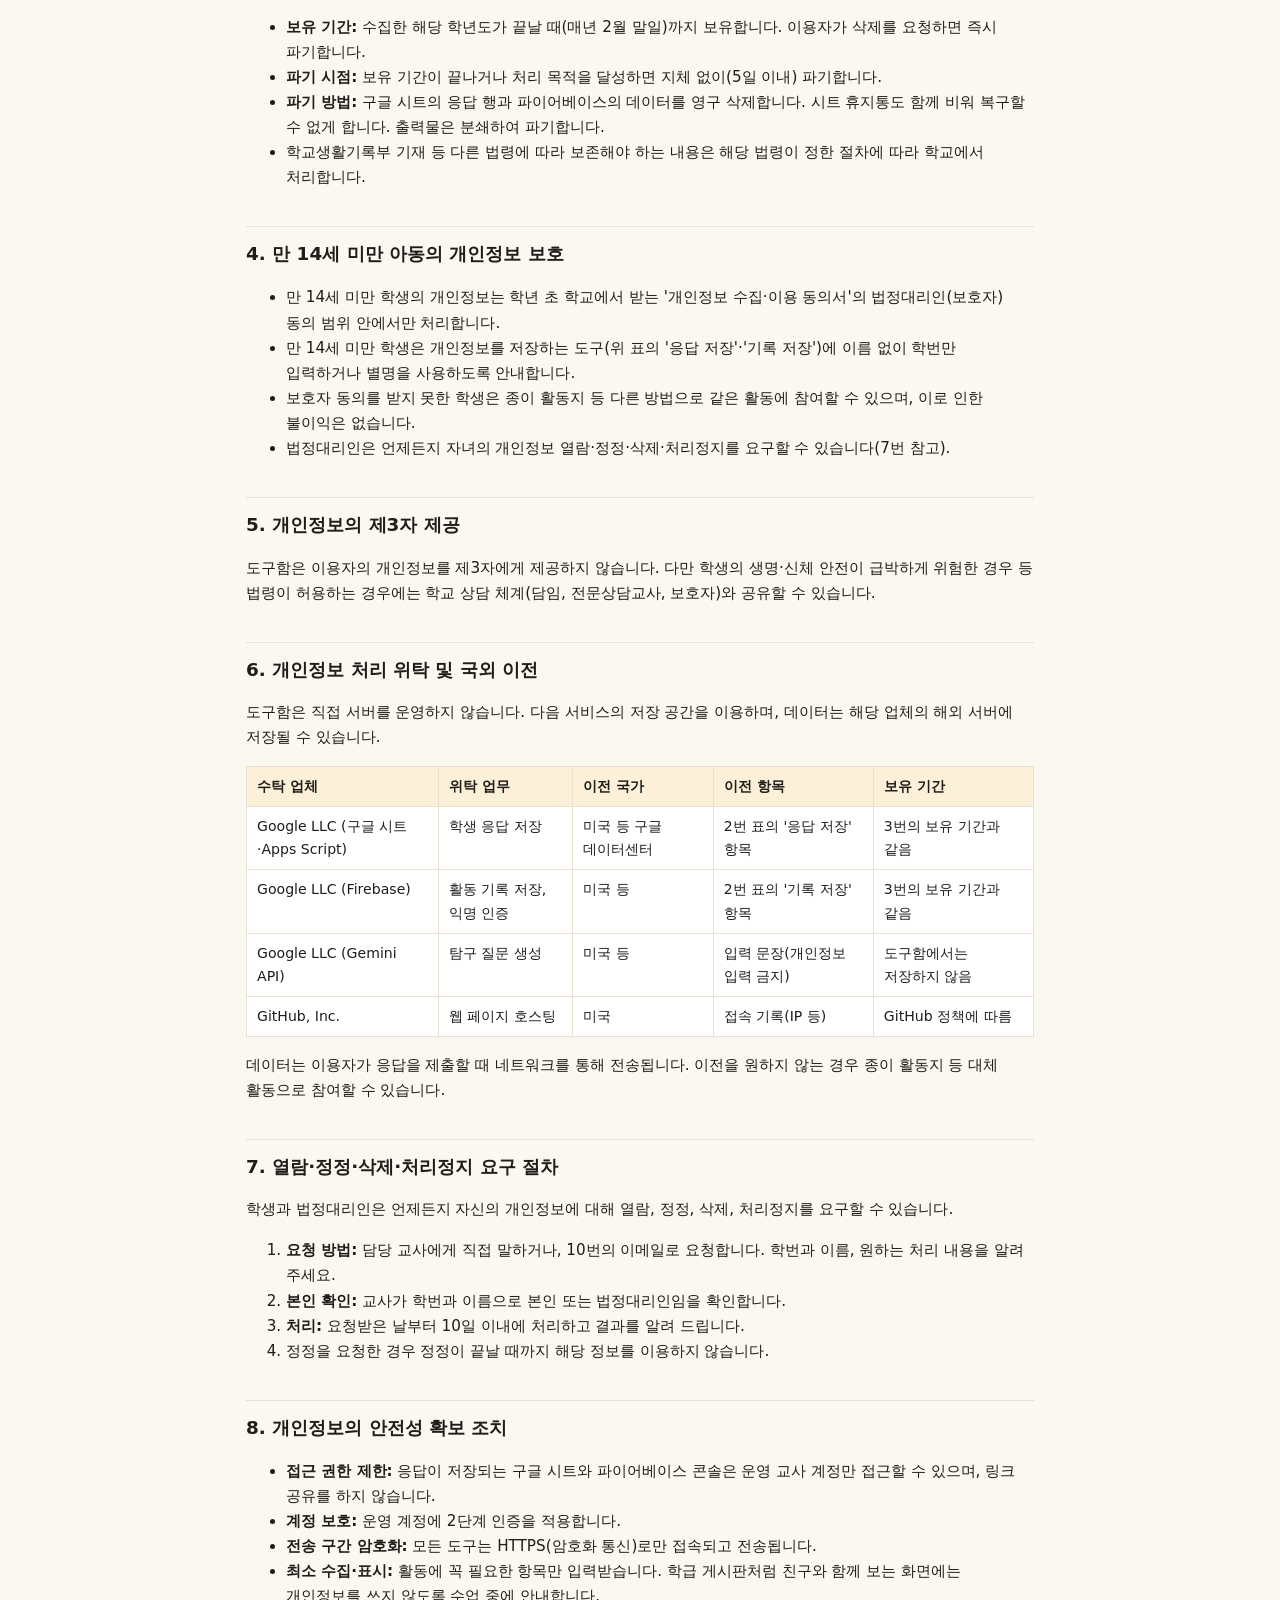
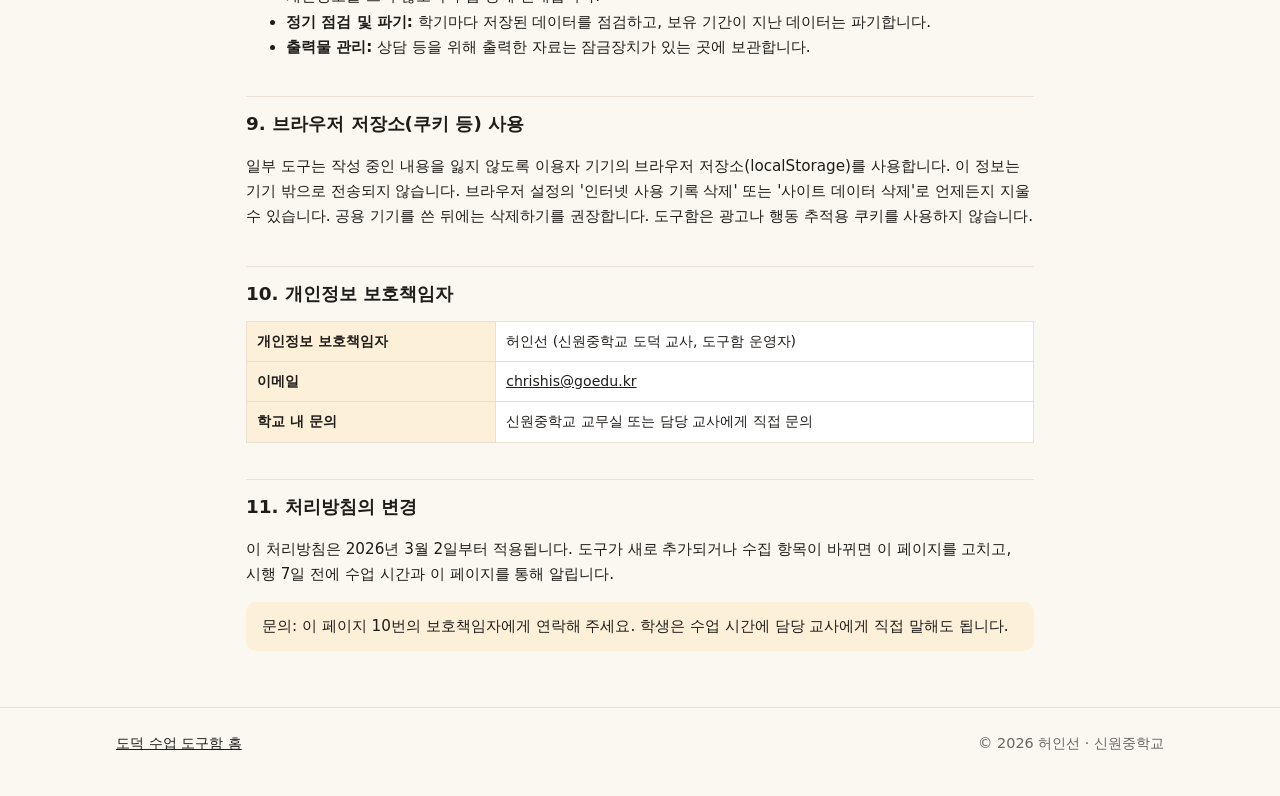
==== commit 0d1824f8: "11월 마음건강 출석부 추가(nov/), 도구함 카드 연결 변경, 처리방침 수집 항목 갱신 Co-Authored-By: Claude Opus 5.5 <noreply@anthropi" ====
--- a/privacy.html
+++ b/privacy.html
@@ -50,7 +50,7 @@
   <table>
     <thead><tr><th>구분</th><th>해당 도구</th><th>수집 항목</th><th>저장 위치</th></tr></thead>
     <tbody>
-      <tr><td>응답 저장</td><td>마음건강 출석부</td><td>학번, 이름, 출석 확인용 암호, 마음 온도·기분, 친구에게 남긴 말</td><td rowspan="3">운영 교사의 구글 시트</td></tr>
+      <tr><td>응답 저장</td><td>마음건강 출석부</td><td>학번, 이름, 출석 확인용 암호, 마음 온도·기분, 감사 대상, 짧은 한마디, 학급 응원 메시지</td><td rowspan="3">운영 교사의 구글 시트</td></tr>
       <tr><td>응답 저장</td><td>마음 우체통</td><td>이름(선택), 고민 내용</td></tr>
       <tr><td>응답 저장</td><td>나 사용 설명서, 진로 희망 조사, 생각 게시판, 배움 성장 기록장, 독서 감상문 제출함</td><td>학번, 이름, 해당 활동의 응답 내용(예: 희망 진로, 감상문, 수업 소감, 별명, 통학 시간)</td></tr>
       <tr><td>기록 저장</td><td>도덕 RPG, 2026 챌린지 만다라트</td><td>익명 인증 식별값, 입력한 이름(별명), 목표·활동 진행 기록</td><td>구글 파이어베이스</td></tr>
